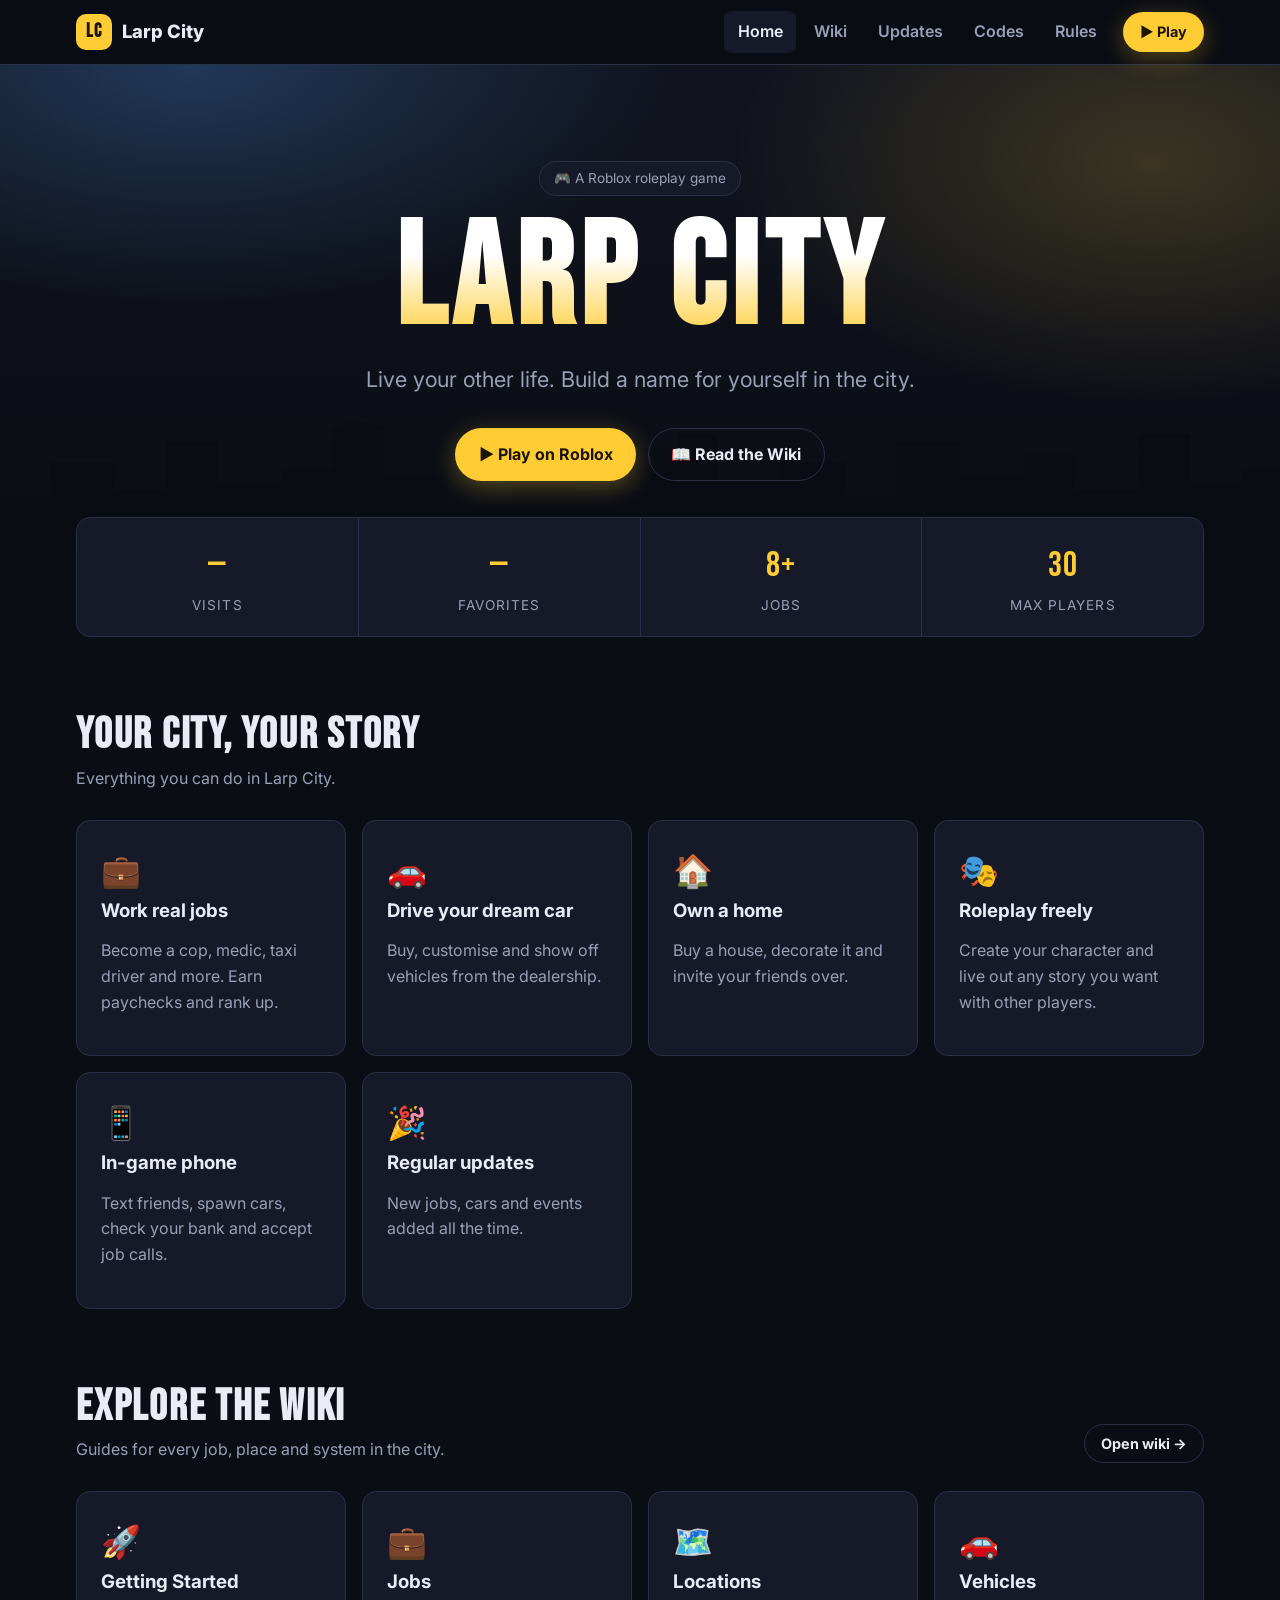
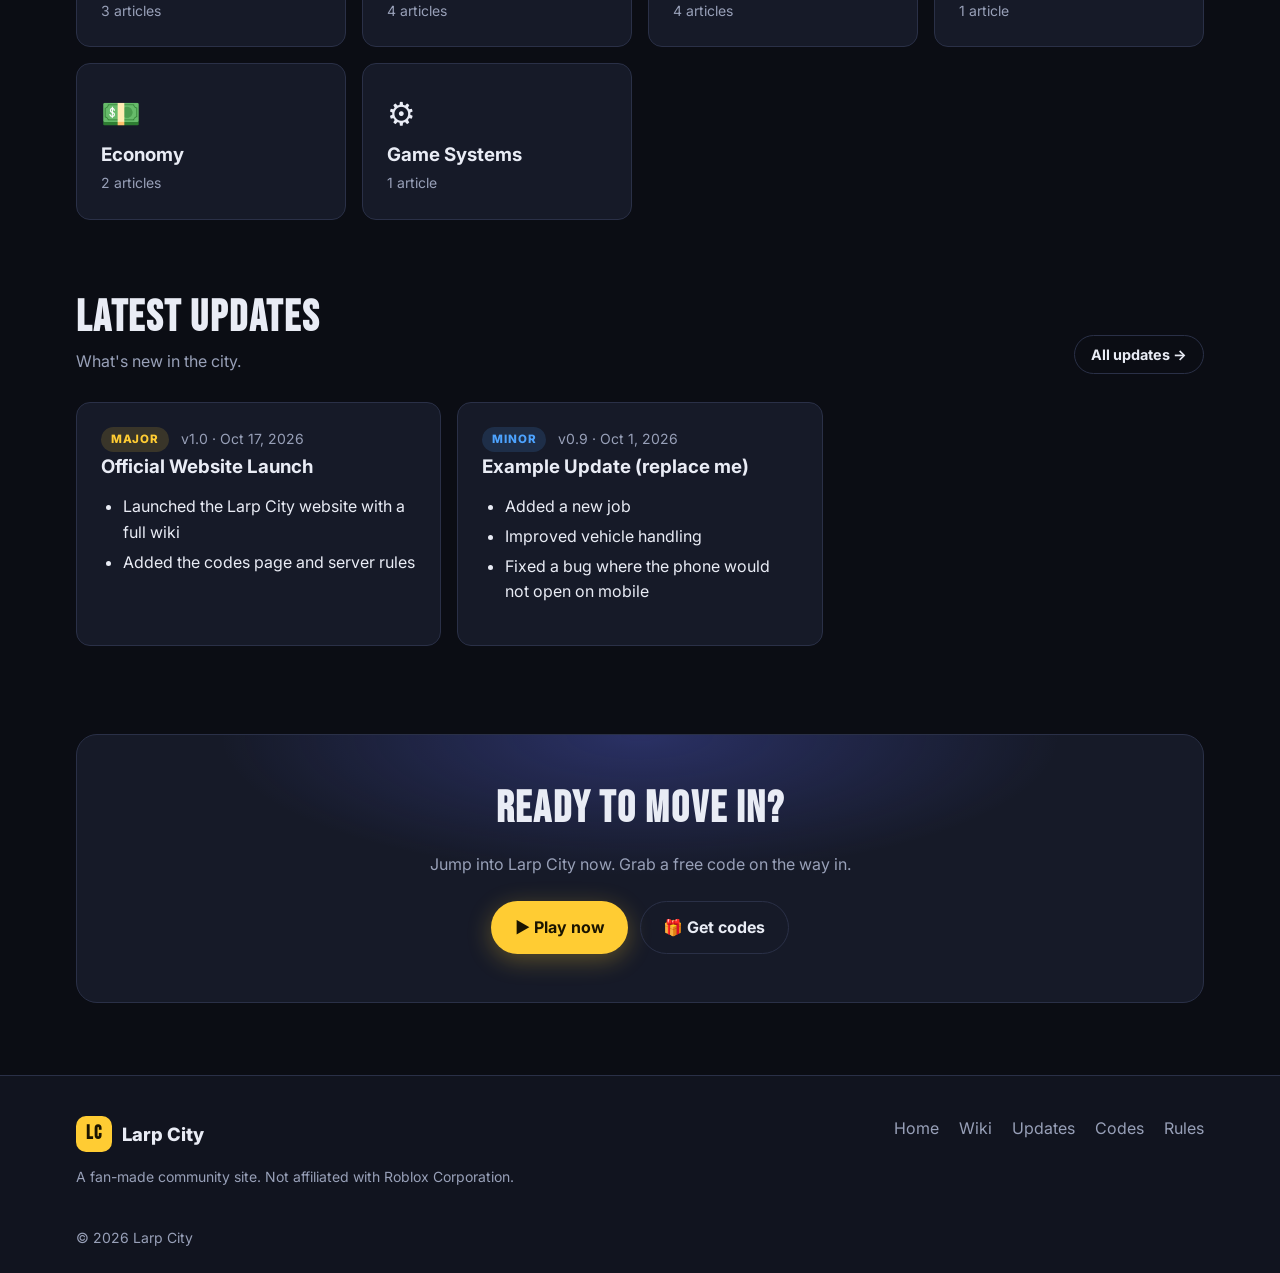
==== index.html @ ae35d6d5 "Add Larp City website with wiki, updates, codes and rules Static site with no build step: home page," ====
<!doctype html>
<html lang="en">
<head>
  <meta charset="utf-8" />
  <meta name="viewport" content="width=device-width, initial-scale=1" />
  <title>Larp City — Official Site</title>
  <meta name="description" content="Larp City is a Roblox roleplay game. Read the wiki, check the latest updates, grab codes and join the community." />
  <link rel="icon" href="assets/img/favicon.svg" type="image/svg+xml" />
  <link rel="preconnect" href="https://fonts.googleapis.com" />
  <link rel="preconnect" href="https://fonts.gstatic.com" crossorigin />
  <link href="https://fonts.googleapis.com/css2?family=Bebas+Neue&family=Inter:wght@400;600;700;800&display=swap" rel="stylesheet" />
  <link rel="stylesheet" href="assets/css/style.css" />
</head>
<body data-page="index">
  <main>
    <section class="hero">
      <div class="container hero-inner">
        <span class="hero-badge">🎮 A Roblox roleplay game</span>
        <h1 class="hero-title">Larp City</h1>
        <p class="hero-tagline" id="tagline"></p>
        <div class="hero-actions">
          <a class="btn btn-play" data-play href="#" target="_blank" rel="noopener">▶ Play on Roblox</a>
          <a class="btn btn-ghost" href="wiki.html">📖 Read the Wiki</a>
          <a class="btn btn-discord" id="discord-btn" href="#" target="_blank" rel="noopener">💬 Join Discord</a>
        </div>
      </div>
    </section>

    <div class="container"><div class="stats" id="stats"></div></div>

    <section class="section">
      <div class="container">
        <div class="section-head">
          <div>
            <h2 class="section-title">Your city, your story</h2>
            <p class="muted">Everything you can do in Larp City.</p>
          </div>
        </div>
        <div class="grid grid-3">
          <div class="card"><div class="feature-icon">💼</div><h3>Work real jobs</h3><p class="muted">Become a cop, medic, taxi driver and more. Earn paychecks and rank up.</p></div>
          <div class="card"><div class="feature-icon">🚗</div><h3>Drive your dream car</h3><p class="muted">Buy, customise and show off vehicles from the dealership.</p></div>
          <div class="card"><div class="feature-icon">🏠</div><h3>Own a home</h3><p class="muted">Buy a house, decorate it and invite your friends over.</p></div>
          <div class="card"><div class="feature-icon">🎭</div><h3>Roleplay freely</h3><p class="muted">Create your character and live out any story you want with other players.</p></div>
          <div class="card"><div class="feature-icon">📱</div><h3>In-game phone</h3><p class="muted">Text friends, spawn cars, check your bank and accept job calls.</p></div>
          <div class="card"><div class="feature-icon">🎉</div><h3>Regular updates</h3><p class="muted">New jobs, cars and events added all the time.</p></div>
        </div>
      </div>
    </section>

    <section class="section" style="padding-top:0">
      <div class="container">
        <div class="section-head">
          <div>
            <h2 class="section-title">Explore the wiki</h2>
            <p class="muted">Guides for every job, place and system in the city.</p>
          </div>
          <a class="btn btn-ghost btn-sm" href="wiki.html">Open wiki →</a>
        </div>
        <div class="grid grid-3" id="home-categories"></div>
      </div>
    </section>

    <section class="section" style="padding-top:0">
      <div class="container">
        <div class="section-head">
          <div>
            <h2 class="section-title">Latest updates</h2>
            <p class="muted">What's new in the city.</p>
          </div>
          <a class="btn btn-ghost btn-sm" href="updates.html">All updates →</a>
        </div>
        <div class="grid grid-2" id="home-updates"></div>
      </div>
    </section>

    <section class="section" style="padding-top:0">
      <div class="container">
        <div class="cta">
          <h2 class="section-title">Ready to move in?</h2>
          <p class="muted">Jump into Larp City now. Grab a free code on the way in.</p>
          <div class="hero-actions" style="margin-top:1.5rem">
            <a class="btn btn-play" data-play href="#" target="_blank" rel="noopener">▶ Play now</a>
            <a class="btn btn-ghost" href="codes.html">🎁 Get codes</a>
          </div>
        </div>
      </div>
    </section>
  </main>
  <script src="assets/js/config.js"></script>
  <script src="assets/js/data/wiki.js"></script>
  <script src="assets/js/data/updates.js"></script>
  <script src="assets/js/main.js"></script>
</body>
</html>
---- assets/css/style.css ----
/* ============================================================
   Larp City — site styles
   Change the colours below to re-theme the whole site.
   ============================================================ */
:root {
  --bg: #0b0d14;
  --bg-2: #11141f;
  --surface: #161a28;
  --surface-2: #1d2235;
  --border: #2a3047;
  --text: #e9ecf5;
  --muted: #98a0b8;
  --accent: #ffcc33;      /* taxi yellow */
  --accent-ink: #1a1400;
  --accent-2: #4da3ff;    /* police blue */
  --danger: #ff5c6c;
  --success: #3ddc97;
  --radius: 14px;
  --shadow: 0 10px 30px rgba(0, 0, 0, 0.35);
  --font: "Inter", system-ui, -apple-system, "Segoe UI", Roboto, sans-serif;
  --font-display: "Bebas Neue", "Inter", system-ui, sans-serif;
}

* { box-sizing: border-box; }
html { scroll-behavior: smooth; }
body {
  margin: 0;
  font-family: var(--font);
  background: var(--bg);
  color: var(--text);
  line-height: 1.6;
  display: flex;
  flex-direction: column;
  min-height: 100vh;
}
main { flex: 1; }
a { color: var(--accent-2); text-decoration: none; }
a:hover { text-decoration: underline; }
img { max-width: 100%; }
code {
  font-family: ui-monospace, SFMono-Regular, Menlo, monospace;
  background: var(--surface-2);
  border: 1px solid var(--border);
  border-radius: 6px;
  padding: 0.1em 0.4em;
  font-size: 0.9em;
}

.container { width: 100%; max-width: 1160px; margin: 0 auto; padding: 0 16px; }
.muted { color: var(--muted); }
.small { font-size: 0.875rem; }
.lead { font-size: 1.15rem; }
.center { text-align: center; }
h1, h2, h3 { line-height: 1.2; }
h1 { font-size: clamp(2rem, 4vw, 2.75rem); margin: 0 0 0.5rem; }
.section-title {
  font-family: var(--font-display);
  font-size: clamp(2rem, 4vw, 2.75rem);
  letter-spacing: 0.04em;
  margin: 0 0 0.25rem;
}

/* ---------- buttons ---------- */
.btn {
  display: inline-flex;
  align-items: center;
  gap: 0.5rem;
  padding: 0.8rem 1.4rem;
  border-radius: 999px;
  font-weight: 700;
  border: 1px solid transparent;
  cursor: pointer;
  font: inherit;
  font-weight: 700;
  transition: transform 0.15s, box-shadow 0.15s, background 0.15s;
}
.btn:hover { text-decoration: none; transform: translateY(-2px); }
.btn-play { background: var(--accent); color: var(--accent-ink); box-shadow: 0 6px 24px rgba(255, 204, 51, 0.3); }
.btn-play:hover { box-shadow: 0 8px 30px rgba(255, 204, 51, 0.45); }
.btn-discord { background: #5865f2; color: #fff; }
.btn-ghost { background: transparent; color: var(--text); border-color: var(--border); }
.btn-ghost:hover { background: var(--surface-2); }
.btn-sm { padding: 0.45rem 1rem; font-size: 0.9rem; }

/* ---------- header ---------- */
.site-header {
  position: sticky;
  top: 0;
  z-index: 50;
  background: rgba(11, 13, 20, 0.85);
  backdrop-filter: blur(12px);
  border-bottom: 1px solid var(--border);
}
.nav-row { display: flex; align-items: center; justify-content: space-between; height: 64px; }
.brand { display: flex; align-items: center; gap: 0.6rem; color: var(--text); font-weight: 800; font-size: 1.15rem; }
.brand:hover { text-decoration: none; }
.brand-mark {
  display: grid;
  place-items: center;
  width: 36px;
  height: 36px;
  border-radius: 10px;
  background: var(--accent);
  color: var(--accent-ink);
  font-family: var(--font-display);
  font-size: 1.2rem;
  letter-spacing: 0.05em;
}
.nav-links { display: flex; align-items: center; gap: 0.25rem; }
.nav-links a:not(.btn) { color: var(--muted); padding: 0.5rem 0.85rem; border-radius: 8px; font-weight: 600; }
.nav-links a:not(.btn):hover, .nav-links a.active { color: var(--text); background: var(--surface); text-decoration: none; }
.nav-links .btn { margin-left: 0.5rem; }
.nav-toggle { display: none; background: none; border: 0; padding: 8px; cursor: pointer; }
.nav-toggle span { display: block; width: 22px; height: 2px; background: var(--text); margin: 5px 0; transition: 0.2s; }

@media (max-width: 760px) {
  .nav-toggle { display: block; }
  .nav-links {
    display: none;
    position: absolute;
    top: 64px;
    left: 0;
    right: 0;
    flex-direction: column;
    align-items: stretch;
    padding: 12px 16px 16px;
    background: var(--bg-2);
    border-bottom: 1px solid var(--border);
  }
  .site-header.open .nav-links { display: flex; }
  .nav-links .btn { margin: 0.5rem 0 0; justify-content: center; }
}

/* ---------- hero ---------- */
.hero {
  position: relative;
  overflow: hidden;
  padding: 96px 0 72px;
  background:
    radial-gradient(800px 400px at 15% 0%, rgba(77, 163, 255, 0.25), transparent 60%),
    radial-gradient(700px 400px at 90% 20%, rgba(255, 204, 51, 0.18), transparent 60%),
    linear-gradient(180deg, var(--bg-2), var(--bg));
}
.hero::after {
  /* city skyline silhouette */
  content: "";
  position: absolute;
  left: 0;
  right: 0;
  bottom: 0;
  height: 140px;
  background: var(--bg);
  opacity: 0.9;
  clip-path: polygon(0 100%, 0 60%, 4% 60%, 4% 35%, 9% 35%, 9% 55%, 13% 55%, 13% 20%, 17% 20%, 17% 50%, 22% 50%, 22% 40%, 26% 40%, 26% 10%, 28% 5%, 30% 10%, 30% 45%, 35% 45%, 35% 65%, 40% 65%, 40% 30%, 45% 30%, 45% 55%, 50% 55%, 50% 25%, 53% 25%, 53% 15%, 56% 15%, 56% 50%, 61% 50%, 61% 35%, 66% 35%, 66% 60%, 70% 60%, 70% 20%, 75% 20%, 75% 45%, 80% 45%, 80% 30%, 84% 30%, 84% 55%, 89% 55%, 89% 15%, 93% 15%, 93% 50%, 97% 50%, 97% 40%, 100% 40%, 100% 100%);
}
.hero-inner { position: relative; z-index: 1; text-align: center; }
.hero-badge {
  display: inline-block;
  padding: 0.35rem 0.9rem;
  border-radius: 999px;
  border: 1px solid var(--border);
  background: var(--surface);
  color: var(--muted);
  font-size: 0.85rem;
  margin-bottom: 1.25rem;
}
.hero-title {
  font-family: var(--font-display);
  font-size: clamp(4rem, 14vw, 9rem);
  line-height: 0.9;
  letter-spacing: 0.04em;
  margin: 0;
  background: linear-gradient(180deg, #fff 30%, var(--accent));
  -webkit-background-clip: text;
  background-clip: text;
  color: transparent;
}
.hero-tagline { font-size: clamp(1.05rem, 2.5vw, 1.35rem); color: var(--muted); max-width: 620px; margin: 1rem auto 2rem; }
.hero-actions { display: flex; gap: 0.75rem; justify-content: center; flex-wrap: wrap; }

/* ---------- stats ---------- */
.stats {
  display: grid;
  grid-template-columns: repeat(auto-fit, minmax(140px, 1fr));
  gap: 1px;
  background: var(--border);
  border: 1px solid var(--border);
  border-radius: var(--radius);
  overflow: hidden;
  margin-top: -36px;
  position: relative;
  z-index: 2;
}
.stat { background: var(--surface); padding: 1.25rem; text-align: center; }
.stat-value { font-family: var(--font-display); font-size: 2.2rem; color: var(--accent); letter-spacing: 0.03em; }
.stat-label { color: var(--muted); font-size: 0.85rem; text-transform: uppercase; letter-spacing: 0.08em; }

/* ---------- sections & cards ---------- */
.section { padding: 72px 0; }
.section-head { display: flex; align-items: end; justify-content: space-between; gap: 1rem; flex-wrap: wrap; margin-bottom: 1.75rem; }
.section-head p { margin: 0; }
.grid { display: grid; gap: 16px; }
.grid-3 { grid-template-columns: repeat(auto-fill, minmax(220px, 1fr)); }
.grid-2 { grid-template-columns: repeat(auto-fill, minmax(320px, 1fr)); }
.card {
  background: var(--surface);
  border: 1px solid var(--border);
  border-radius: var(--radius);
  padding: 1.5rem;
}
a.card { color: var(--text); transition: transform 0.15s, border-color 0.15s; }
a.card:hover { text-decoration: none; transform: translateY(-3px); border-color: var(--accent); }
.card h3 { margin: 0.25rem 0 0.4rem; }
.feature-icon, .cat-icon { font-size: 2rem; }
.cat-card p { margin: 0; }

.cta {
  text-align: center;
  background:
    radial-gradient(600px 200px at 50% 0%, rgba(88, 101, 242, 0.3), transparent 70%),
    var(--surface);
  border: 1px solid var(--border);
  border-radius: calc(var(--radius) * 1.5);
  padding: 3rem 1.5rem;
}

/* ---------- updates ---------- */
.update { margin-bottom: 16px; }
.update-meta { display: flex; align-items: center; gap: 0.75rem; flex-wrap: wrap; }
.tag {
  display: inline-block;
  font-size: 0.72rem;
  font-weight: 800;
  text-transform: uppercase;
  letter-spacing: 0.08em;
  padding: 0.2rem 0.6rem;
  border-radius: 999px;
  background: var(--surface-2);
  color: var(--muted);
}
.tag-major { background: rgba(255, 204, 51, 0.15); color: var(--accent); }
.tag-minor { background: rgba(77, 163, 255, 0.15); color: var(--accent-2); }
.tag-fix { background: rgba(61, 220, 151, 0.15); color: var(--success); }
.tag-event { background: rgba(200, 120, 255, 0.15); color: #c878ff; }
.tag-expired { background: rgba(255, 92, 108, 0.15); color: var(--danger); }

/* ---------- page header ---------- */
.page-head {
  padding: 56px 0 32px;
  background: radial-gradient(700px 250px at 20% 0%, rgba(77, 163, 255, 0.18), transparent 70%), var(--bg-2);
  border-bottom: 1px solid var(--border);
}
.page-head p { margin: 0; }
.page-body { padding: 40px 16px 72px; }
.narrow { max-width: 820px; }

/* ---------- codes ---------- */
.code-row {
  display: flex;
  align-items: center;
  gap: 1rem;
  padding: 1rem 1.25rem;
  background: var(--surface);
  border: 1px solid var(--border);
  border-radius: var(--radius);
  margin-bottom: 10px;
  flex-wrap: wrap;
}
.code-row .code { font-size: 1.05rem; font-weight: 700; color: var(--accent); }
.code-reward { flex: 1; color: var(--muted); min-width: 140px; }
.code-row.expired { opacity: 0.55; }
.code-row.expired .code { text-decoration: line-through; color: var(--muted); }

/* ---------- prose (wiki & markdown) ---------- */
.prose h2 { margin-top: 2rem; padding-bottom: 0.4rem; border-bottom: 1px solid var(--border); }
.prose h3 { margin-top: 1.5rem; }
.prose ul, .prose ol { padding-left: 1.4rem; }
.prose li { margin: 0.25rem 0; }
.prose blockquote { margin: 1rem 0; padding: 0.25rem 1rem; border-left: 3px solid var(--border); color: var(--muted); }
.table-wrap { overflow-x: auto; margin: 1rem 0; border: 1px solid var(--border); border-radius: 10px; }
table { width: 100%; border-collapse: collapse; }
th, td { text-align: left; padding: 0.65rem 0.9rem; border-bottom: 1px solid var(--border); }
th { background: var(--surface-2); font-size: 0.85rem; text-transform: uppercase; letter-spacing: 0.05em; color: var(--muted); }
tr:last-child td { border-bottom: 0; }
.callout { margin: 1.25rem 0; padding: 0.9rem 1.1rem; border-radius: 10px; border: 1px solid var(--border); background: var(--surface); border-left-width: 4px; }
.callout p { margin: 0.25rem 0; }
.callout-title { display: block; text-transform: uppercase; font-size: 0.75rem; letter-spacing: 0.1em; }
.callout-tip { border-left-color: var(--success); }
.callout-tip .callout-title { color: var(--success); }
.callout-note, .callout-info { border-left-color: var(--accent-2); }
.callout-note .callout-title, .callout-info .callout-title { color: var(--accent-2); }
.callout-warning { border-left-color: var(--danger); }
.callout-warning .callout-title { color: var(--danger); }
.wiki-link.missing { color: var(--danger); }

/* ---------- wiki layout ---------- */
.wiki-layout { display: grid; grid-template-columns: 270px minmax(0, 1fr); gap: 40px; padding-top: 32px; padding-bottom: 72px; }
.wiki-sidebar { position: sticky; top: 88px; align-self: start; max-height: calc(100vh - 104px); overflow-y: auto; padding-right: 4px; }
.search {
  width: 100%;
  padding: 0.7rem 1rem;
  border-radius: 10px;
  border: 1px solid var(--border);
  background: var(--surface);
  color: var(--text);
  font: inherit;
  margin-bottom: 1.25rem;
}
.search:focus { outline: 2px solid var(--accent-2); outline-offset: 1px; }
.wiki-nav-group { margin-bottom: 1.25rem; }
.wiki-nav-title { font-size: 0.78rem; font-weight: 800; text-transform: uppercase; letter-spacing: 0.08em; color: var(--muted); margin-bottom: 0.35rem; }
.wiki-nav a { display: block; color: var(--text); padding: 0.3rem 0.7rem; border-radius: 8px; font-size: 0.95rem; }
.wiki-nav a:hover { background: var(--surface); text-decoration: none; }
.wiki-nav a.active { background: var(--surface-2); color: var(--accent); font-weight: 600; }
.crumbs { color: var(--muted); margin-bottom: 0.75rem; }
.crumbs a { color: var(--muted); }
.article-list { display: grid; gap: 8px; }
.article-item {
  display: flex;
  flex-direction: column;
  padding: 0.85rem 1.1rem;
  border: 1px solid var(--border);
  border-radius: 10px;
  background: var(--surface);
  color: var(--text);
}
.article-item:hover { border-color: var(--accent); text-decoration: none; }
.article-item-title { font-weight: 700; }
.related-title { margin-top: 3rem; }
.wiki-nav-toggle { display: none; margin-bottom: 1rem; }

@media (max-width: 860px) {
  .wiki-layout { grid-template-columns: 1fr; gap: 0; }
  .wiki-sidebar { position: static; max-height: none; }
  .wiki-nav-toggle { display: inline-flex; }
  .wiki-nav { display: none; }
  .wiki-nav-open .wiki-nav { display: block; }
}

/* ---------- rules ---------- */
.rules-list { counter-reset: rule; list-style: none; padding: 0; }
.rules-list li {
  counter-increment: rule;
  position: relative;
  padding: 1rem 1.25rem 1rem 4rem;
  background: var(--surface);
  border: 1px solid var(--border);
  border-radius: var(--radius);
  margin-bottom: 10px;
}
.rules-list li::before {
  content: counter(rule);
  position: absolute;
  left: 1.1rem;
  top: 1rem;
  width: 2rem;
  height: 2rem;
  display: grid;
  place-items: center;
  border-radius: 8px;
  background: var(--accent);
  color: var(--accent-ink);
  font-weight: 800;
}
.rules-list strong { display: block; }
.rules-list p { margin: 0.2rem 0 0; color: var(--muted); }

/* ---------- faq ---------- */
details { background: var(--surface); border: 1px solid var(--border); border-radius: var(--radius); padding: 1rem 1.25rem; margin-bottom: 10px; }
summary { cursor: pointer; font-weight: 700; }
details p { color: var(--muted); margin: 0.75rem 0 0; }

/* ---------- footer ---------- */
.site-footer { border-top: 1px solid var(--border); background: var(--bg-2); padding: 40px 0 24px; }
.footer-row { display: flex; justify-content: space-between; gap: 2rem; flex-wrap: wrap; }
.footer-links { display: flex; flex-wrap: wrap; gap: 0.5rem 1.25rem; align-items: start; }
.footer-links a { color: var(--muted); }
.footer-links a:hover { color: var(--text); }
.copyright { margin-top: 1.5rem; }
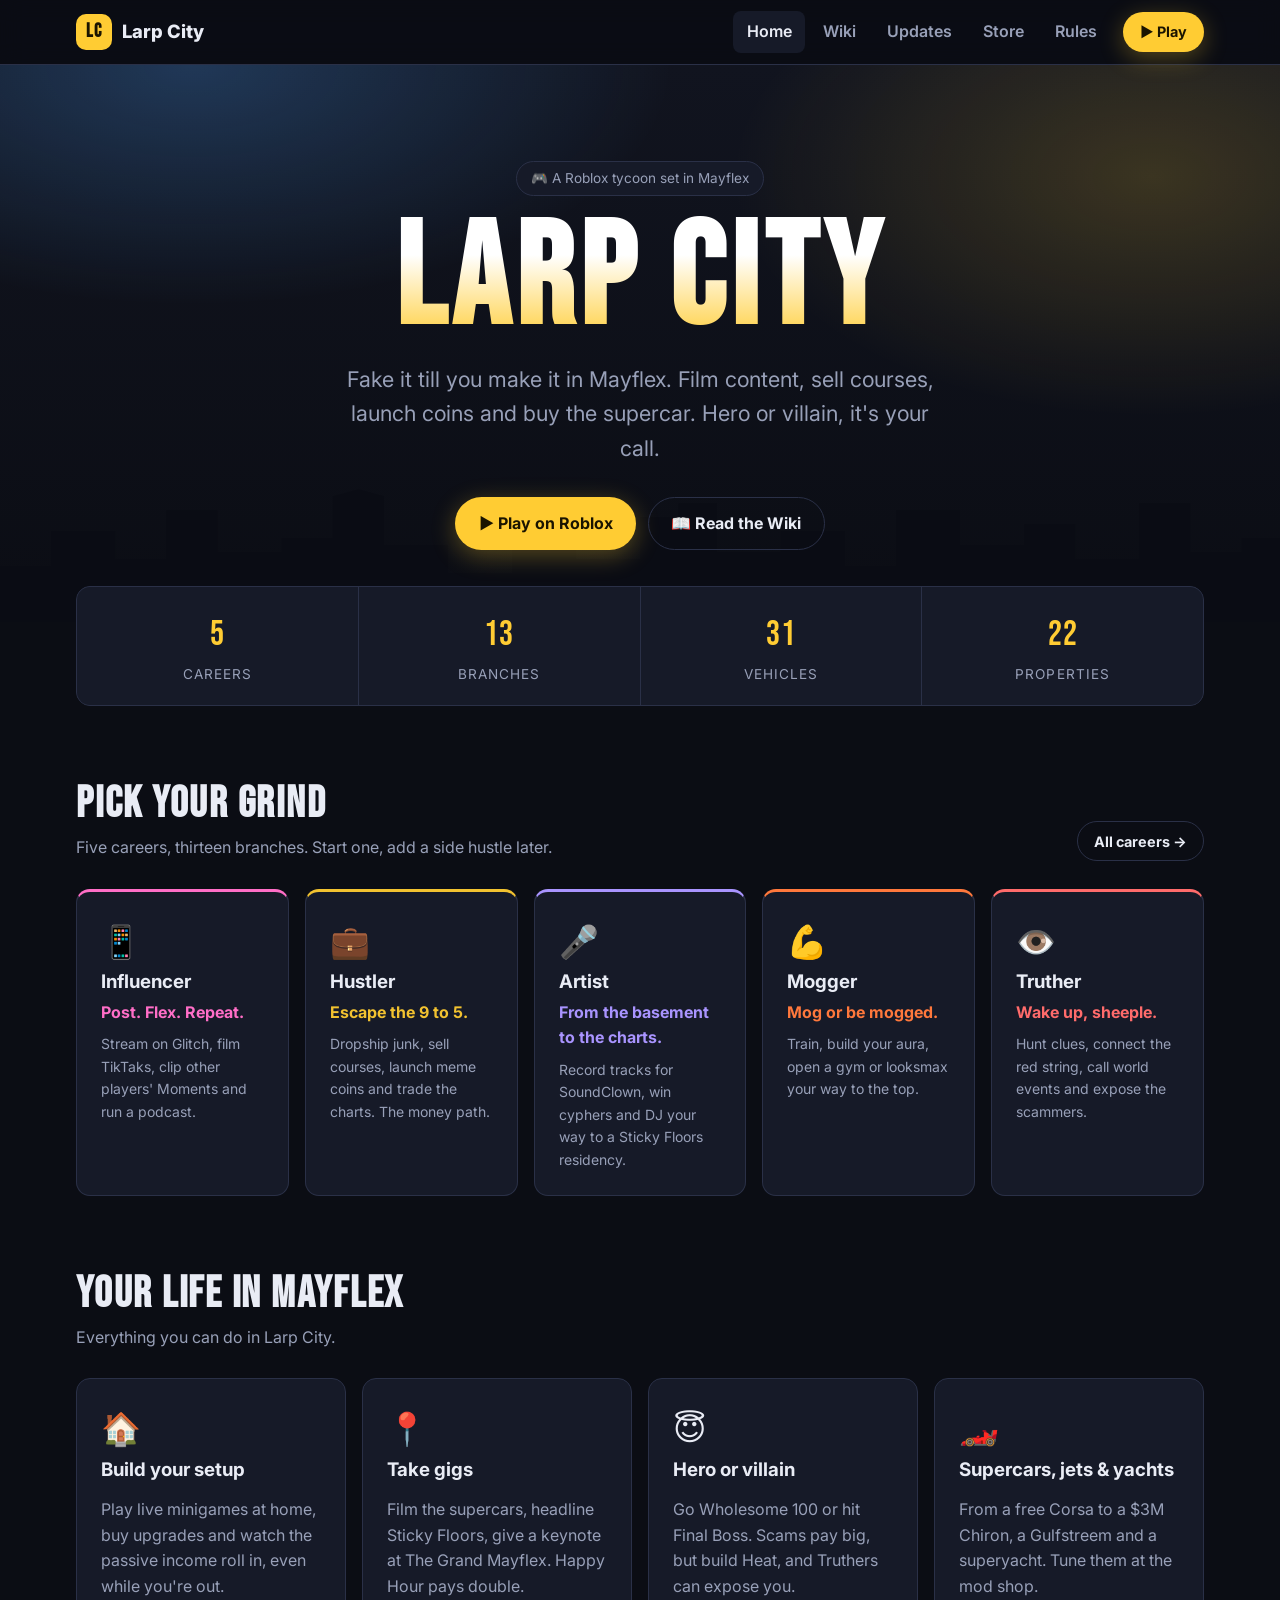
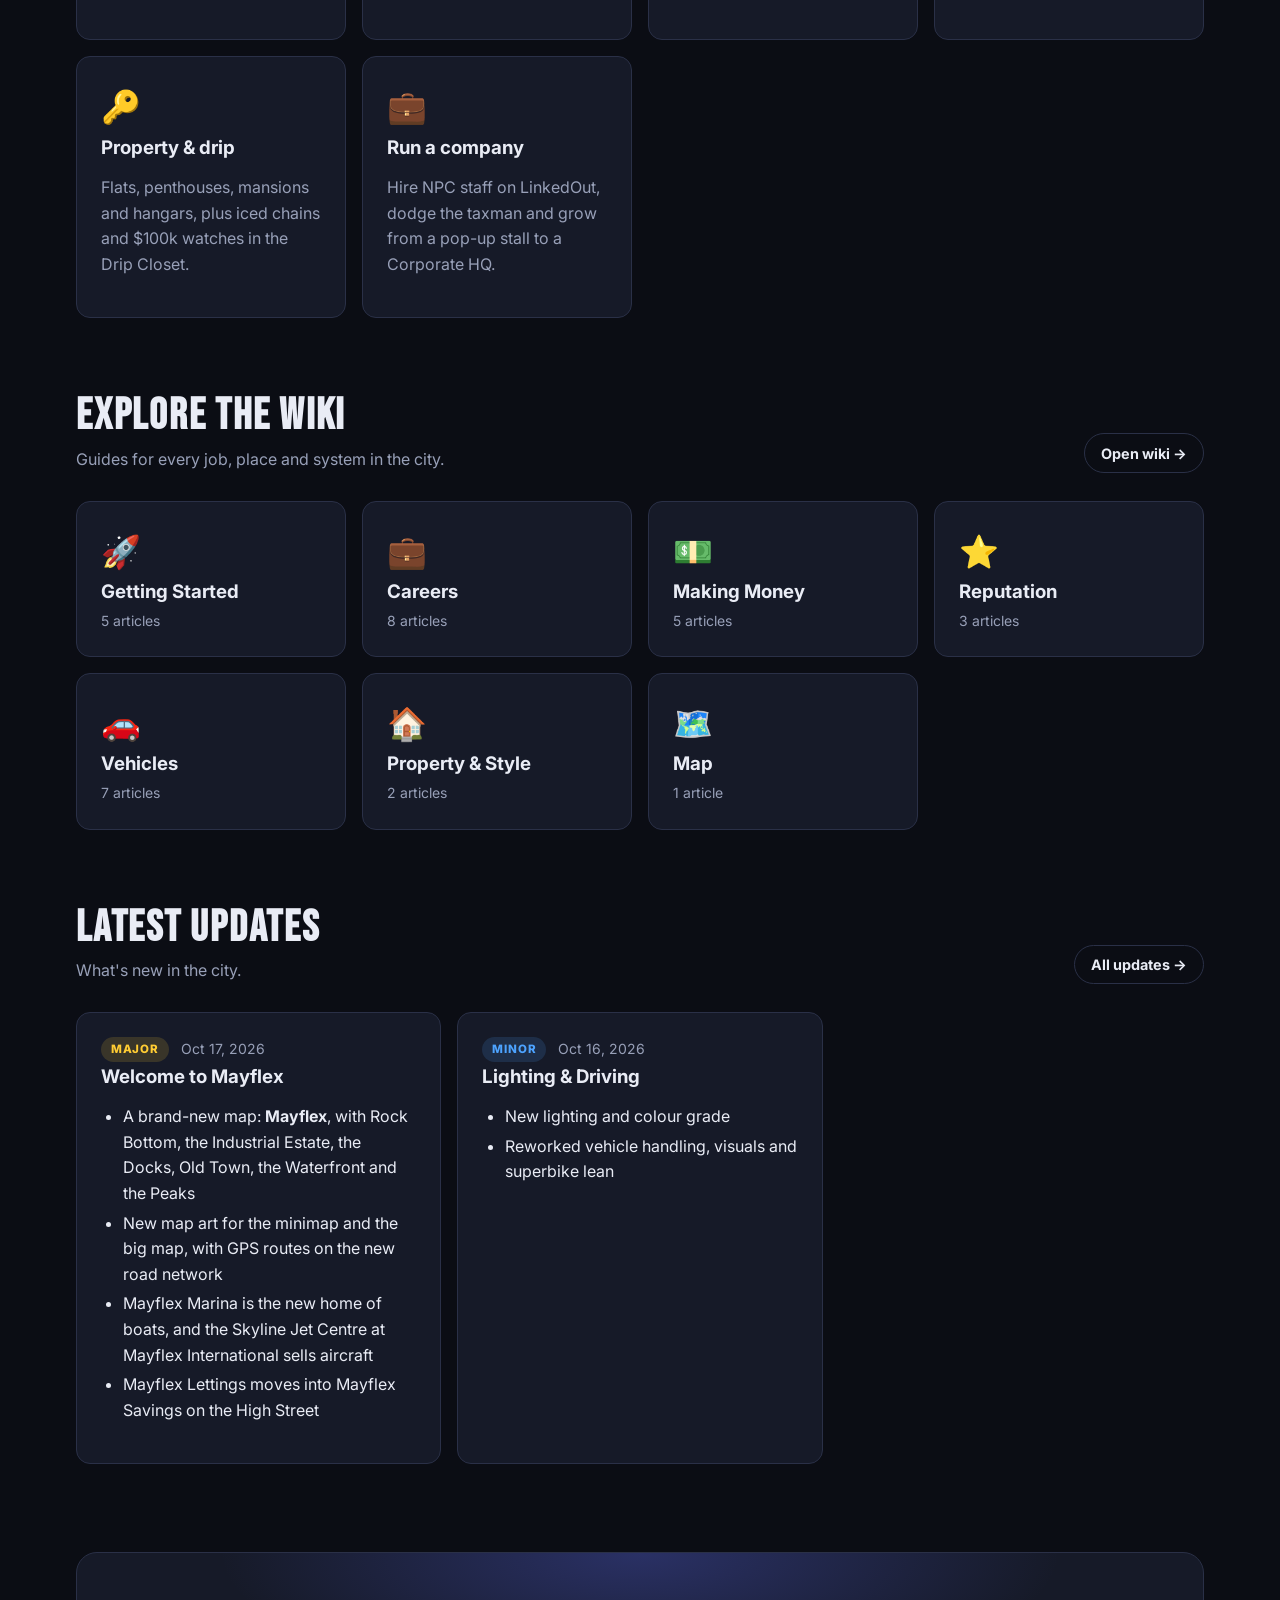
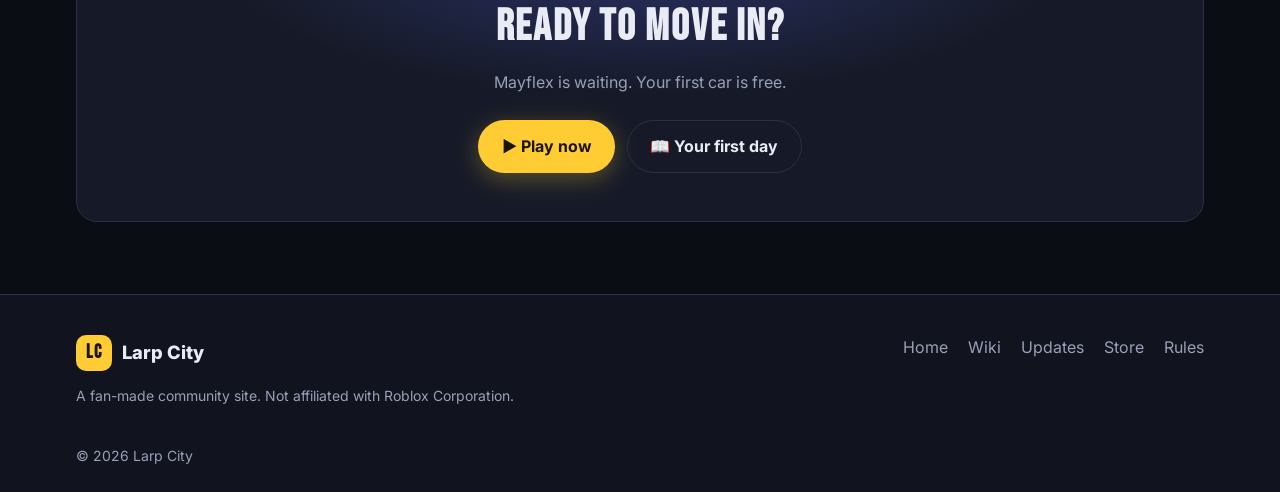
==== commit a037ac30: "Fill the site with real Larp City game data Rebuild the wiki from the game's scripts: the five caree" ====
--- a/index.html
+++ b/index.html
@@ -4,7 +4,7 @@
   <meta charset="utf-8" />
   <meta name="viewport" content="width=device-width, initial-scale=1" />
   <title>Larp City — Official Site</title>
-  <meta name="description" content="Larp City is a Roblox roleplay game. Read the wiki, check the latest updates, grab codes and join the community." />
+  <meta name="description" content="Larp City is a Roblox tycoon about influencer and hustle culture. Read the wiki, see every career, vehicle and property, and check the latest updates." />
   <link rel="icon" href="assets/img/favicon.svg" type="image/svg+xml" />
   <link rel="preconnect" href="https://fonts.googleapis.com" />
   <link rel="preconnect" href="https://fonts.gstatic.com" crossorigin />
@@ -15,7 +15,7 @@
   <main>
     <section class="hero">
       <div class="container hero-inner">
-        <span class="hero-badge">🎮 A Roblox roleplay game</span>
+        <span class="hero-badge">🎮 A Roblox tycoon set in Mayflex</span>
         <h1 class="hero-title">Larp City</h1>
         <p class="hero-tagline" id="tagline"></p>
         <div class="hero-actions">
@@ -32,17 +32,30 @@
       <div class="container">
         <div class="section-head">
           <div>
-            <h2 class="section-title">Your city, your story</h2>
+            <h2 class="section-title">Pick your grind</h2>
+            <p class="muted">Five careers, thirteen branches. Start one, add a side hustle later.</p>
+          </div>
+          <a class="btn btn-ghost btn-sm" href="wiki.html#careers-overview">All careers →</a>
+        </div>
+        <div class="grid grid-careers" id="home-careers"></div>
+      </div>
+    </section>
+
+    <section class="section" style="padding-top:0">
+      <div class="container">
+        <div class="section-head">
+          <div>
+            <h2 class="section-title">Your life in Mayflex</h2>
             <p class="muted">Everything you can do in Larp City.</p>
           </div>
         </div>
         <div class="grid grid-3">
-          <div class="card"><div class="feature-icon">💼</div><h3>Work real jobs</h3><p class="muted">Become a cop, medic, taxi driver and more. Earn paychecks and rank up.</p></div>
-          <div class="card"><div class="feature-icon">🚗</div><h3>Drive your dream car</h3><p class="muted">Buy, customise and show off vehicles from the dealership.</p></div>
-          <div class="card"><div class="feature-icon">🏠</div><h3>Own a home</h3><p class="muted">Buy a house, decorate it and invite your friends over.</p></div>
-          <div class="card"><div class="feature-icon">🎭</div><h3>Roleplay freely</h3><p class="muted">Create your character and live out any story you want with other players.</p></div>
-          <div class="card"><div class="feature-icon">📱</div><h3>In-game phone</h3><p class="muted">Text friends, spawn cars, check your bank and accept job calls.</p></div>
-          <div class="card"><div class="feature-icon">🎉</div><h3>Regular updates</h3><p class="muted">New jobs, cars and events added all the time.</p></div>
+          <a class="card" href="wiki.html#home-tycoon"><div class="feature-icon">🏠</div><h3>Build your setup</h3><p class="muted">Play live minigames at home, buy upgrades and watch the passive income roll in, even while you're out.</p></a>
+          <a class="card" href="wiki.html#gigs"><div class="feature-icon">📍</div><h3>Take gigs</h3><p class="muted">Film the supercars, headline Sticky Floors, give a keynote at The Grand Mayflex. Happy Hour pays double.</p></a>
+          <a class="card" href="wiki.html#reputation"><div class="feature-icon">😇</div><h3>Hero or villain</h3><p class="muted">Go Wholesome 100 or hit Final Boss. Scams pay big, but build Heat, and Truthers can expose you.</p></a>
+          <a class="card" href="wiki.html#vehicles"><div class="feature-icon">🏎️</div><h3>Supercars, jets & yachts</h3><p class="muted">From a free Corsa to a $3M Chiron, a Gulfstreem and a superyacht. Tune them at the mod shop.</p></a>
+          <a class="card" href="wiki.html#properties"><div class="feature-icon">🔑</div><h3>Property & drip</h3><p class="muted">Flats, penthouses, mansions and hangars, plus iced chains and $100k watches in the Drip Closet.</p></a>
+          <a class="card" href="wiki.html#companies"><div class="feature-icon">💼</div><h3>Run a company</h3><p class="muted">Hire NPC staff on LinkedOut, dodge the taxman and grow from a pop-up stall to a Corporate HQ.</p></a>
         </div>
       </div>
     </section>
@@ -77,10 +90,10 @@
       <div class="container">
         <div class="cta">
           <h2 class="section-title">Ready to move in?</h2>
-          <p class="muted">Jump into Larp City now. Grab a free code on the way in.</p>
+          <p class="muted">Mayflex is waiting. Your first car is free.</p>
           <div class="hero-actions" style="margin-top:1.5rem">
             <a class="btn btn-play" data-play href="#" target="_blank" rel="noopener">▶ Play now</a>
-            <a class="btn btn-ghost" href="codes.html">🎁 Get codes</a>
+            <a class="btn btn-ghost" href="wiki.html#first-day">📖 Your first day</a>
           </div>
         </div>
       </div>
--- a/assets/css/style.css
+++ b/assets/css/style.css
@@ -213,6 +213,12 @@
 .card h3 { margin: 0.25rem 0 0.4rem; }
 .feature-icon, .cat-icon { font-size: 2rem; }
 .cat-card p { margin: 0; }
+.grid-careers { grid-template-columns: repeat(auto-fill, minmax(200px, 1fr)); }
+.career-card { border-top: 3px solid var(--career, var(--accent)); }
+a.career-card:hover { border-color: var(--career, var(--accent)); }
+.career-tagline { color: var(--career, var(--accent)); font-weight: 700; margin: 0 0 0.5rem; }
+.career-card p.small { margin: 0; }
+.page-body.prose > :first-child { margin-top: 0; }
 
 .cta {
   text-align: center;
@@ -330,7 +336,7 @@
 .wiki-nav-toggle { display: none; margin-bottom: 1rem; }
 
 @media (max-width: 860px) {
-  .wiki-layout { grid-template-columns: 1fr; gap: 0; }
+  .wiki-layout { grid-template-columns: minmax(0, 1fr); gap: 0; }
   .wiki-sidebar { position: static; max-height: none; }
   .wiki-nav-toggle { display: inline-flex; }
   .wiki-nav { display: none; }
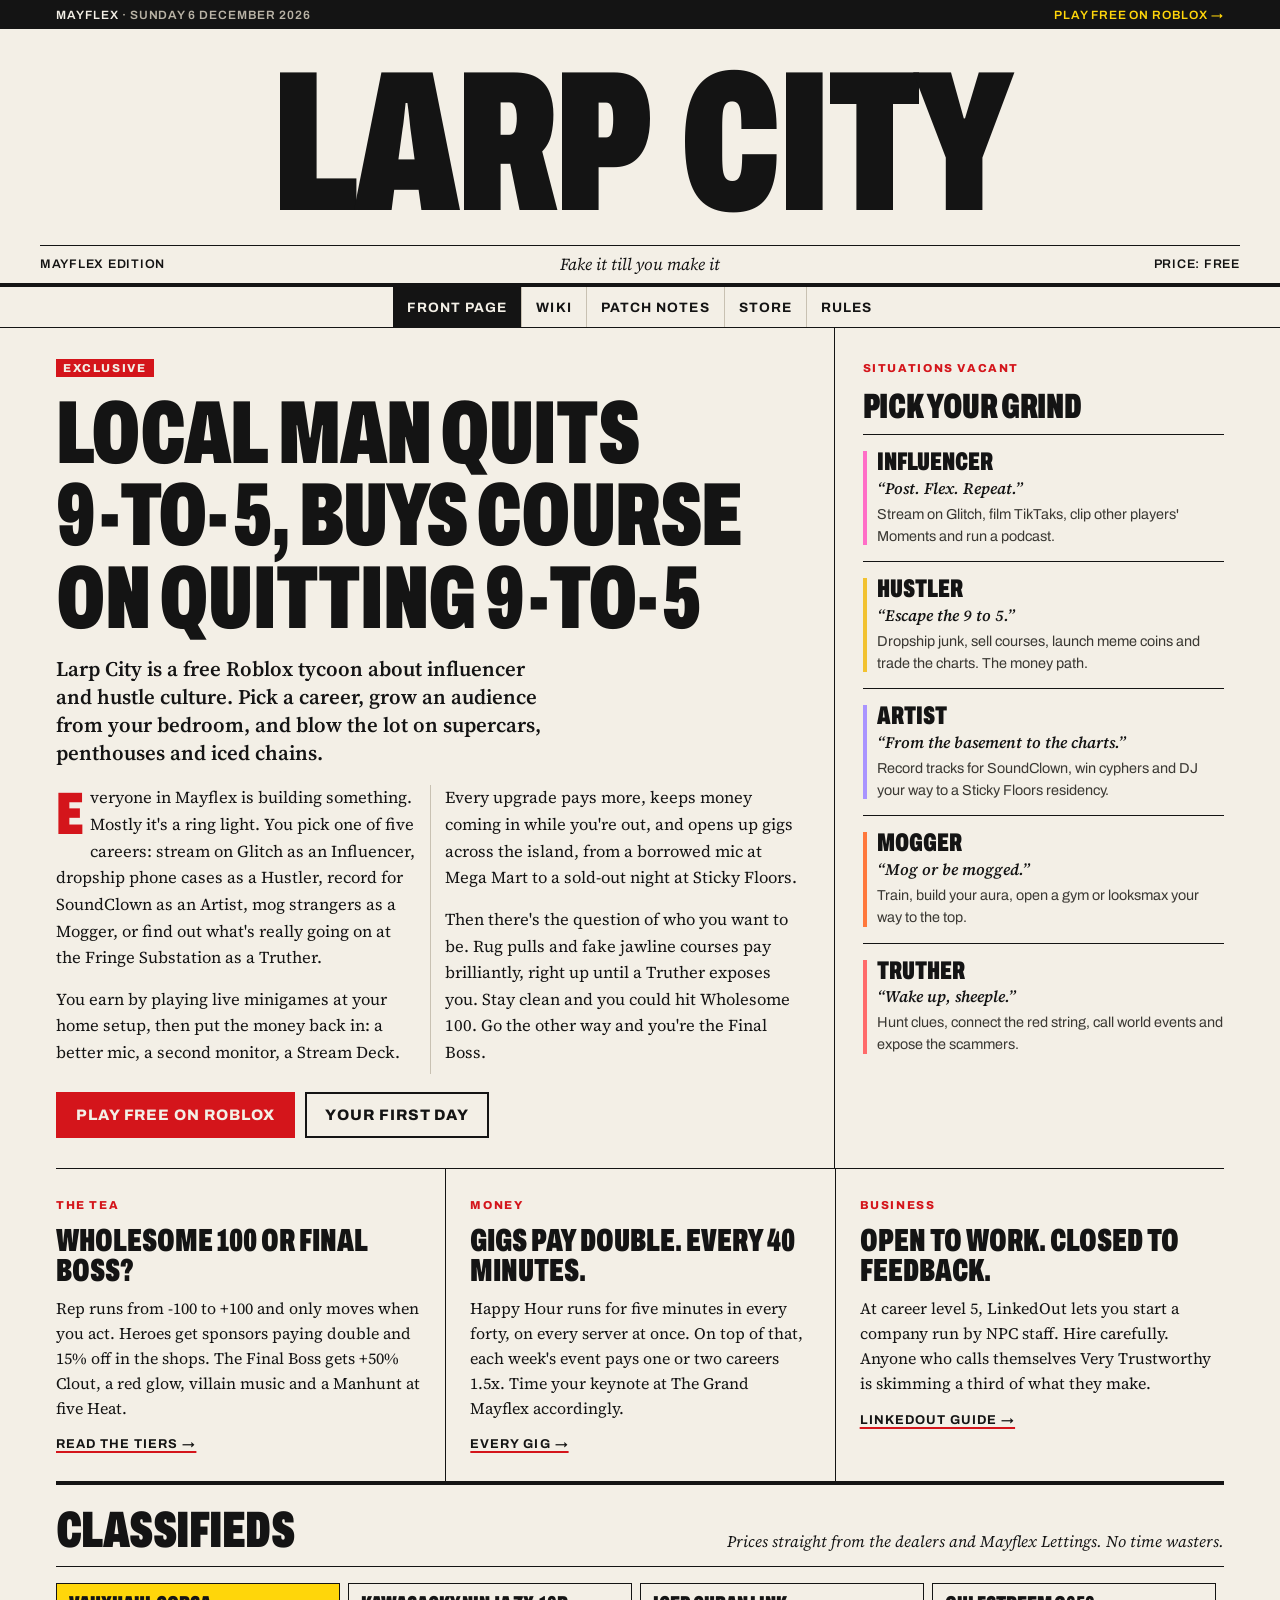
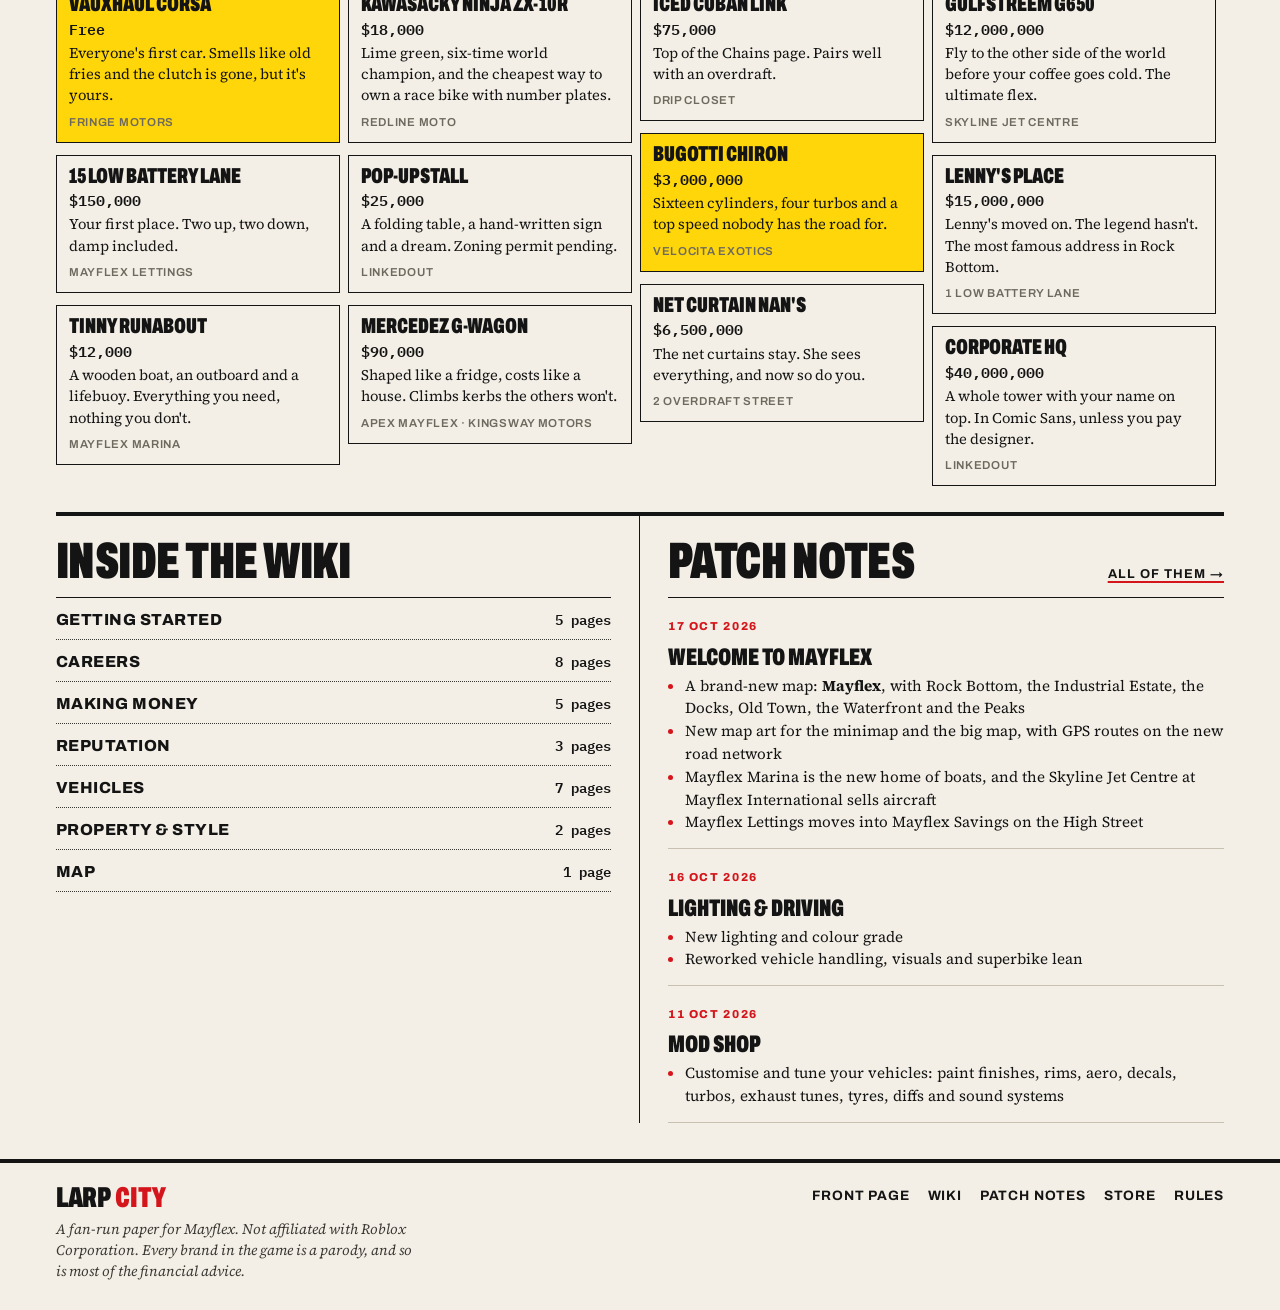
==== commit a5c4e618: "Redesign the site as a Mayflex tabloid Drop the dark gradient card template for a newsprint look bui" ====
--- a/index.html
+++ b/index.html
@@ -3,99 +3,91 @@
 <head>
   <meta charset="utf-8" />
   <meta name="viewport" content="width=device-width, initial-scale=1" />
-  <title>Larp City — Official Site</title>
+  <meta name="theme-color" content="#141414" />
+  <title>Larp City</title>
   <meta name="description" content="Larp City is a Roblox tycoon about influencer and hustle culture. Read the wiki, see every career, vehicle and property, and check the latest updates." />
   <link rel="icon" href="assets/img/favicon.svg" type="image/svg+xml" />
   <link rel="preconnect" href="https://fonts.googleapis.com" />
   <link rel="preconnect" href="https://fonts.gstatic.com" crossorigin />
-  <link href="https://fonts.googleapis.com/css2?family=Bebas+Neue&family=Inter:wght@400;600;700;800&display=swap" rel="stylesheet" />
+  <link href="https://fonts.googleapis.com/css2?family=Archivo:wdth,wght@62..125,400..900&family=IBM+Plex+Mono:wght@500;600&family=Source+Serif+4:ital,opsz,wght@0,8..60,400..700;1,8..60,400..700&display=swap" rel="stylesheet" />
   <link rel="stylesheet" href="assets/css/style.css" />
 </head>
 <body data-page="index">
-  <main>
-    <section class="hero">
-      <div class="container hero-inner">
-        <span class="hero-badge">🎮 A Roblox tycoon set in Mayflex</span>
-        <h1 class="hero-title">Larp City</h1>
-        <p class="hero-tagline" id="tagline"></p>
-        <div class="hero-actions">
-          <a class="btn btn-play" data-play href="#" target="_blank" rel="noopener">▶ Play on Roblox</a>
-          <a class="btn btn-ghost" href="wiki.html">📖 Read the Wiki</a>
-          <a class="btn btn-discord" id="discord-btn" href="#" target="_blank" rel="noopener">💬 Join Discord</a>
+  <main class="container">
+    <section class="front">
+      <article class="lead">
+        <span class="kicker kicker-box">Exclusive</span>
+        <h1 class="headline">Local man quits <span style="white-space:nowrap">9-to-5</span>, buys course on quitting <span style="white-space:nowrap">9-to-5</span></h1>
+        <p class="standfirst">Larp City is a free Roblox tycoon about influencer and hustle culture. Pick a career, grow an audience from your bedroom, and blow the lot on supercars, penthouses and iced chains.</p>
+        <figure class="lead-figure" id="lead-figure"></figure>
+        <div class="columns">
+          <p>Everyone in Mayflex is building something. Mostly it's a ring light. You pick one of five careers: stream on Glitch as an Influencer, dropship phone cases as a Hustler, record for SoundClown as an Artist, mog strangers as a Mogger, or find out what's really going on at the Fringe Substation as a Truther.</p>
+          <p>You earn by playing live minigames at your home setup, then put the money back in: a better mic, a second monitor, a Stream Deck. Every upgrade pays more, keeps money coming in while you're out, and opens up gigs across the island, from a borrowed mic at Mega Mart to a sold-out night at Sticky Floors.</p>
+          <p>Then there's the question of who you want to be. Rug pulls and fake jawline courses pay brilliantly, right up until a Truther exposes you. Stay clean and you could hit Wholesome 100. Go the other way and you're the Final Boss.</p>
         </div>
+        <div class="lead-cta">
+          <a class="btn btn-red" data-play href="#" target="_blank" rel="noopener">Play free on Roblox</a>
+          <a class="btn" href="wiki.html#first-day">Your first day</a>
+          <a class="btn" id="discord-btn" href="#" target="_blank" rel="noopener">Discord</a>
+        </div>
+      </article>
+      <aside class="side">
+        <span class="kicker">Situations vacant</span>
+        <h2 class="display">Pick your grind</h2>
+        <ul class="grind" id="grind"></ul>
+      </aside>
+    </section>
+
+    <section class="row3">
+      <article class="story">
+        <span class="kicker">The Tea</span>
+        <h3>Wholesome 100 or Final Boss?</h3>
+        <p>Rep runs from -100 to +100 and only moves when you act. Heroes get sponsors paying double and 15% off in the shops. The Final Boss gets +50% Clout, a red glow, villain music and a Manhunt at five Heat.</p>
+        <a class="more" href="wiki.html#reputation">Read the tiers →</a>
+      </article>
+      <article class="story">
+        <span class="kicker">Money</span>
+        <h3>Gigs pay double. Every 40 minutes.</h3>
+        <p>Happy Hour runs for five minutes in every forty, on every server at once. On top of that, each week's event pays one or two careers 1.5x. Time your keynote at The Grand Mayflex accordingly.</p>
+        <a class="more" href="wiki.html#gigs">Every gig →</a>
+      </article>
+      <article class="story">
+        <span class="kicker">Business</span>
+        <h3>Open to work. Closed to feedback.</h3>
+        <p>At career level 5, LinkedOut lets you start a company run by NPC staff. Hire carefully. Anyone who calls themselves Very Trustworthy is skimming a third of what they make.</p>
+        <a class="more" href="wiki.html#companies">LinkedOut guide →</a>
+      </article>
+    </section>
+
+    <section>
+      <div class="section-head">
+        <h2 class="display">Classifieds</h2>
+        <p>Prices straight from the dealers and Mayflex Lettings. No time wasters.</p>
+      </div>
+      <div class="classifieds">
+          <a class="ad hot" href="wiki.html#vehicles"><span class="what">Vauxhaul Corsa</span><span class="price">Free</span><span class="blurb">Everyone's first car. Smells like old fries and the clutch is gone, but it's yours.</span><span class="where">Fringe Motors</span></a>
+          <a class="ad" href="wiki.html#properties"><span class="what">15 Low Battery Lane</span><span class="price">$150,000</span><span class="blurb">Your first place. Two up, two down, damp included.</span><span class="where">Mayflex Lettings</span></a>
+          <a class="ad" href="wiki.html#boats"><span class="what">Tinny Runabout</span><span class="price">$12,000</span><span class="blurb">A wooden boat, an outboard and a lifebuoy. Everything you need, nothing you don't.</span><span class="where">Mayflex Marina</span></a>
+          <a class="ad" href="wiki.html#superbikes"><span class="what">Kawasacky Ninja ZX-10R</span><span class="price">$18,000</span><span class="blurb">Lime green, six-time world champion, and the cheapest way to own a race bike with number plates.</span><span class="where">Redline Moto</span></a>
+          <a class="ad" href="wiki.html#companies"><span class="what">Pop-Up Stall</span><span class="price">$25,000</span><span class="blurb">A folding table, a hand-written sign and a dream. Zoning permit pending.</span><span class="where">LinkedOut</span></a>
+          <a class="ad" href="wiki.html#vehicles"><span class="what">Mercedez G-Wagon</span><span class="price">$90,000</span><span class="blurb">Shaped like a fridge, costs like a house. Climbs kerbs the others won't.</span><span class="where">Apex Mayflex · Kingsway Motors</span></a>
+          <a class="ad" href="wiki.html#drip-closet"><span class="what">Iced Cuban Link</span><span class="price">$75,000</span><span class="blurb">Top of the Chains page. Pairs well with an overdraft.</span><span class="where">Drip Closet</span></a>
+          <a class="ad hot" href="wiki.html#vehicles"><span class="what">Bugotti Chiron</span><span class="price">$3,000,000</span><span class="blurb">Sixteen cylinders, four turbos and a top speed nobody has the road for.</span><span class="where">Velocita Exotics</span></a>
+          <a class="ad" href="wiki.html#properties"><span class="what">Net Curtain Nan's</span><span class="price">$6,500,000</span><span class="blurb">The net curtains stay. She sees everything, and now so do you.</span><span class="where">2 Overdraft Street</span></a>
+          <a class="ad" href="wiki.html#aircraft"><span class="what">Gulfstreem G650</span><span class="price">$12,000,000</span><span class="blurb">Fly to the other side of the world before your coffee goes cold. The ultimate flex.</span><span class="where">Skyline Jet Centre</span></a>
+          <a class="ad" href="wiki.html#properties"><span class="what">Lenny's Place</span><span class="price">$15,000,000</span><span class="blurb">Lenny's moved on. The legend hasn't. The most famous address in Rock Bottom.</span><span class="where">1 Low Battery Lane</span></a>
+          <a class="ad" href="wiki.html#companies"><span class="what">Corporate HQ</span><span class="price">$40,000,000</span><span class="blurb">A whole tower with your name on top. In Comic Sans, unless you pay the designer.</span><span class="where">LinkedOut</span></a>
       </div>
     </section>
 
-    <div class="container"><div class="stats" id="stats"></div></div>
-
-    <section class="section">
-      <div class="container">
-        <div class="section-head">
-          <div>
-            <h2 class="section-title">Pick your grind</h2>
-            <p class="muted">Five careers, thirteen branches. Start one, add a side hustle later.</p>
-          </div>
-          <a class="btn btn-ghost btn-sm" href="wiki.html#careers-overview">All careers →</a>
-        </div>
-        <div class="grid grid-careers" id="home-careers"></div>
+    <section class="lower">
+      <div>
+        <div class="section-head"><h2 class="display">Inside the wiki</h2></div>
+        <ul class="contents" id="contents"></ul>
       </div>
-    </section>
-
-    <section class="section" style="padding-top:0">
-      <div class="container">
-        <div class="section-head">
-          <div>
-            <h2 class="section-title">Your life in Mayflex</h2>
-            <p class="muted">Everything you can do in Larp City.</p>
-          </div>
-        </div>
-        <div class="grid grid-3">
-          <a class="card" href="wiki.html#home-tycoon"><div class="feature-icon">🏠</div><h3>Build your setup</h3><p class="muted">Play live minigames at home, buy upgrades and watch the passive income roll in, even while you're out.</p></a>
-          <a class="card" href="wiki.html#gigs"><div class="feature-icon">📍</div><h3>Take gigs</h3><p class="muted">Film the supercars, headline Sticky Floors, give a keynote at The Grand Mayflex. Happy Hour pays double.</p></a>
-          <a class="card" href="wiki.html#reputation"><div class="feature-icon">😇</div><h3>Hero or villain</h3><p class="muted">Go Wholesome 100 or hit Final Boss. Scams pay big, but build Heat, and Truthers can expose you.</p></a>
-          <a class="card" href="wiki.html#vehicles"><div class="feature-icon">🏎️</div><h3>Supercars, jets & yachts</h3><p class="muted">From a free Corsa to a $3M Chiron, a Gulfstreem and a superyacht. Tune them at the mod shop.</p></a>
-          <a class="card" href="wiki.html#properties"><div class="feature-icon">🔑</div><h3>Property & drip</h3><p class="muted">Flats, penthouses, mansions and hangars, plus iced chains and $100k watches in the Drip Closet.</p></a>
-          <a class="card" href="wiki.html#companies"><div class="feature-icon">💼</div><h3>Run a company</h3><p class="muted">Hire NPC staff on LinkedOut, dodge the taxman and grow from a pop-up stall to a Corporate HQ.</p></a>
-        </div>
-      </div>
-    </section>
-
-    <section class="section" style="padding-top:0">
-      <div class="container">
-        <div class="section-head">
-          <div>
-            <h2 class="section-title">Explore the wiki</h2>
-            <p class="muted">Guides for every job, place and system in the city.</p>
-          </div>
-          <a class="btn btn-ghost btn-sm" href="wiki.html">Open wiki →</a>
-        </div>
-        <div class="grid grid-3" id="home-categories"></div>
-      </div>
-    </section>
-
-    <section class="section" style="padding-top:0">
-      <div class="container">
-        <div class="section-head">
-          <div>
-            <h2 class="section-title">Latest updates</h2>
-            <p class="muted">What's new in the city.</p>
-          </div>
-          <a class="btn btn-ghost btn-sm" href="updates.html">All updates →</a>
-        </div>
-        <div class="grid grid-2" id="home-updates"></div>
-      </div>
-    </section>
-
-    <section class="section" style="padding-top:0">
-      <div class="container">
-        <div class="cta">
-          <h2 class="section-title">Ready to move in?</h2>
-          <p class="muted">Mayflex is waiting. Your first car is free.</p>
-          <div class="hero-actions" style="margin-top:1.5rem">
-            <a class="btn btn-play" data-play href="#" target="_blank" rel="noopener">▶ Play now</a>
-            <a class="btn btn-ghost" href="wiki.html#first-day">📖 Your first day</a>
-          </div>
-        </div>
+      <div>
+        <div class="section-head"><h2 class="display">Patch notes</h2><a class="more" href="updates.html">All of them →</a></div>
+        <div id="briefs"></div>
       </div>
     </section>
   </main>
--- a/assets/css/style.css
+++ b/assets/css/style.css
@@ -1,385 +1,332 @@
-/* ============================================================
-   Larp City — site styles
-   Change the colours below to re-theme the whole site.
-   ============================================================ */
+/* Larp City: newsprint, ink and one red. */
 :root {
-  --bg: #0b0d14;
-  --bg-2: #11141f;
-  --surface: #161a28;
-  --surface-2: #1d2235;
-  --border: #2a3047;
-  --text: #e9ecf5;
-  --muted: #98a0b8;
-  --accent: #ffcc33;      /* taxi yellow */
-  --accent-ink: #1a1400;
-  --accent-2: #4da3ff;    /* police blue */
-  --danger: #ff5c6c;
-  --success: #3ddc97;
-  --radius: 14px;
-  --shadow: 0 10px 30px rgba(0, 0, 0, 0.35);
-  --font: "Inter", system-ui, -apple-system, "Segoe UI", Roboto, sans-serif;
-  --font-display: "Bebas Neue", "Inter", system-ui, sans-serif;
+  --paper: #f3efe6;
+  --paper-2: #e9e3d6;
+  --ink: #141414;
+  --ink-2: #3a3833;
+  --muted: #6e695f;
+  --hair: #c8c1b2;
+  --red: #d4151b;
+  --yellow: #ffd60a;
+  --display: "Archivo", "Arial Narrow", sans-serif;
+  --sans: "Archivo", system-ui, sans-serif;
+  --serif: "Source Serif 4", Georgia, serif;
+  --mono: "IBM Plex Mono", ui-monospace, monospace;
+  color-scheme: light;
 }
 
 * { box-sizing: border-box; }
-html { scroll-behavior: smooth; }
+html { -webkit-text-size-adjust: 100%; }
 body {
   margin: 0;
-  font-family: var(--font);
-  background: var(--bg);
-  color: var(--text);
-  line-height: 1.6;
+  background: var(--paper);
+  color: var(--ink);
+  font: 400 17px/1.55 var(--sans);
   display: flex;
   flex-direction: column;
   min-height: 100vh;
 }
 main { flex: 1; }
-a { color: var(--accent-2); text-decoration: none; }
-a:hover { text-decoration: underline; }
-img { max-width: 100%; }
-code {
-  font-family: ui-monospace, SFMono-Regular, Menlo, monospace;
-  background: var(--surface-2);
-  border: 1px solid var(--border);
-  border-radius: 6px;
-  padding: 0.1em 0.4em;
-  font-size: 0.9em;
-}
-
-.container { width: 100%; max-width: 1160px; margin: 0 auto; padding: 0 16px; }
+a { color: inherit; text-decoration-color: var(--red); text-decoration-thickness: 2px; text-underline-offset: 3px; }
+a:hover { color: var(--red); }
+img { max-width: 100%; display: block; }
+::selection { background: var(--yellow); color: var(--ink); }
+
+.container { width: 100%; max-width: 1200px; margin: 0 auto; padding: 0 16px; }
+.narrow { max-width: 820px; }
+
+/* type helpers */
+.display, h1, .headline {
+  font-family: var(--display);
+  font-stretch: 62%;
+  font-weight: 900;
+  line-height: 0.92;
+  letter-spacing: -0.01em;
+  text-transform: uppercase;
+  margin: 0;
+}
+.kicker {
+  font: 800 0.72rem/1 var(--sans);
+  letter-spacing: 0.14em;
+  text-transform: uppercase;
+  color: var(--red);
+}
+.kicker-box { display: inline-block; background: var(--red); color: var(--paper); padding: 4px 7px 3px; }
+.serif { font-family: var(--serif); }
 .muted { color: var(--muted); }
-.small { font-size: 0.875rem; }
-.lead { font-size: 1.15rem; }
-.center { text-align: center; }
-h1, h2, h3 { line-height: 1.2; }
-h1 { font-size: clamp(2rem, 4vw, 2.75rem); margin: 0 0 0.5rem; }
-.section-title {
-  font-family: var(--font-display);
-  font-size: clamp(2rem, 4vw, 2.75rem);
-  letter-spacing: 0.04em;
-  margin: 0 0 0.25rem;
-}
-
-/* ---------- buttons ---------- */
+.small { font-size: 0.85rem; }
+.mono, code { font-family: var(--mono); }
+code { font-size: 0.88em; background: var(--paper-2); padding: 0.05em 0.3em; }
+
+/* buttons: a red stamp, nothing else */
 .btn {
-  display: inline-flex;
+  display: inline-block;
+  font: 800 0.95rem/1 var(--sans);
+  letter-spacing: 0.06em;
+  text-transform: uppercase;
+  text-decoration: none;
+  padding: 14px 18px 13px;
+  border: 2px solid var(--ink);
+  background: var(--paper);
+  color: var(--ink);
+  cursor: pointer;
+}
+.btn:hover { background: var(--ink); color: var(--paper); }
+.btn-red { background: var(--red); border-color: var(--red); color: var(--paper); }
+.btn-red:hover { background: var(--ink); border-color: var(--ink); color: var(--paper); }
+
+/* ---------- header ---------- */
+.topbar { background: var(--ink); color: var(--paper); font: 600 0.75rem/1 var(--sans); letter-spacing: 0.08em; text-transform: uppercase; }
+.topbar .container { display: flex; justify-content: space-between; gap: 16px; padding-top: 9px; padding-bottom: 8px; }
+.topbar a { color: var(--yellow); text-decoration: none; }
+.topbar a:hover { text-decoration: underline; }
+.topbar .dim { color: #b9b3a6; }
+
+.masthead { text-align: center; padding: 22px 0 0; }
+.masthead-name { font-size: clamp(4.2rem, 17vw, 12.5rem); letter-spacing: -0.02em; word-spacing: 0.12em; }
+.masthead-line {
+  display: grid;
+  grid-template-columns: 1fr auto 1fr;
+  gap: 12px;
   align-items: center;
-  gap: 0.5rem;
-  padding: 0.8rem 1.4rem;
-  border-radius: 999px;
-  font-weight: 700;
-  border: 1px solid transparent;
-  cursor: pointer;
-  font: inherit;
-  font-weight: 700;
-  transition: transform 0.15s, box-shadow 0.15s, background 0.15s;
-}
-.btn:hover { text-decoration: none; transform: translateY(-2px); }
-.btn-play { background: var(--accent); color: var(--accent-ink); box-shadow: 0 6px 24px rgba(255, 204, 51, 0.3); }
-.btn-play:hover { box-shadow: 0 8px 30px rgba(255, 204, 51, 0.45); }
-.btn-discord { background: #5865f2; color: #fff; }
-.btn-ghost { background: transparent; color: var(--text); border-color: var(--border); }
-.btn-ghost:hover { background: var(--surface-2); }
-.btn-sm { padding: 0.45rem 1rem; font-size: 0.9rem; }
-
-/* ---------- header ---------- */
-.site-header {
-  position: sticky;
-  top: 0;
-  z-index: 50;
-  background: rgba(11, 13, 20, 0.85);
-  backdrop-filter: blur(12px);
-  border-bottom: 1px solid var(--border);
-}
-.nav-row { display: flex; align-items: center; justify-content: space-between; height: 64px; }
-.brand { display: flex; align-items: center; gap: 0.6rem; color: var(--text); font-weight: 800; font-size: 1.15rem; }
-.brand:hover { text-decoration: none; }
-.brand-mark {
-  display: grid;
-  place-items: center;
-  width: 36px;
-  height: 36px;
-  border-radius: 10px;
-  background: var(--accent);
-  color: var(--accent-ink);
-  font-family: var(--font-display);
-  font-size: 1.2rem;
-  letter-spacing: 0.05em;
-}
-.nav-links { display: flex; align-items: center; gap: 0.25rem; }
-.nav-links a:not(.btn) { color: var(--muted); padding: 0.5rem 0.85rem; border-radius: 8px; font-weight: 600; }
-.nav-links a:not(.btn):hover, .nav-links a.active { color: var(--text); background: var(--surface); text-decoration: none; }
-.nav-links .btn { margin-left: 0.5rem; }
-.nav-toggle { display: none; background: none; border: 0; padding: 8px; cursor: pointer; }
-.nav-toggle span { display: block; width: 22px; height: 2px; background: var(--text); margin: 5px 0; transition: 0.2s; }
-
-@media (max-width: 760px) {
-  .nav-toggle { display: block; }
-  .nav-links {
-    display: none;
-    position: absolute;
-    top: 64px;
-    left: 0;
-    right: 0;
-    flex-direction: column;
-    align-items: stretch;
-    padding: 12px 16px 16px;
-    background: var(--bg-2);
-    border-bottom: 1px solid var(--border);
-  }
-  .site-header.open .nav-links { display: flex; }
-  .nav-links .btn { margin: 0.5rem 0 0; justify-content: center; }
-}
-
-/* ---------- hero ---------- */
-.hero {
-  position: relative;
-  overflow: hidden;
-  padding: 96px 0 72px;
-  background:
-    radial-gradient(800px 400px at 15% 0%, rgba(77, 163, 255, 0.25), transparent 60%),
-    radial-gradient(700px 400px at 90% 20%, rgba(255, 204, 51, 0.18), transparent 60%),
-    linear-gradient(180deg, var(--bg-2), var(--bg));
-}
-.hero::after {
-  /* city skyline silhouette */
-  content: "";
-  position: absolute;
-  left: 0;
-  right: 0;
-  bottom: 0;
-  height: 140px;
-  background: var(--bg);
-  opacity: 0.9;
-  clip-path: polygon(0 100%, 0 60%, 4% 60%, 4% 35%, 9% 35%, 9% 55%, 13% 55%, 13% 20%, 17% 20%, 17% 50%, 22% 50%, 22% 40%, 26% 40%, 26% 10%, 28% 5%, 30% 10%, 30% 45%, 35% 45%, 35% 65%, 40% 65%, 40% 30%, 45% 30%, 45% 55%, 50% 55%, 50% 25%, 53% 25%, 53% 15%, 56% 15%, 56% 50%, 61% 50%, 61% 35%, 66% 35%, 66% 60%, 70% 60%, 70% 20%, 75% 20%, 75% 45%, 80% 45%, 80% 30%, 84% 30%, 84% 55%, 89% 55%, 89% 15%, 93% 15%, 93% 50%, 97% 50%, 97% 40%, 100% 40%, 100% 100%);
-}
-.hero-inner { position: relative; z-index: 1; text-align: center; }
-.hero-badge {
-  display: inline-block;
-  padding: 0.35rem 0.9rem;
-  border-radius: 999px;
-  border: 1px solid var(--border);
-  background: var(--surface);
-  color: var(--muted);
-  font-size: 0.85rem;
-  margin-bottom: 1.25rem;
-}
-.hero-title {
-  font-family: var(--font-display);
-  font-size: clamp(4rem, 14vw, 9rem);
-  line-height: 0.9;
-  letter-spacing: 0.04em;
-  margin: 0;
-  background: linear-gradient(180deg, #fff 30%, var(--accent));
-  -webkit-background-clip: text;
-  background-clip: text;
-  color: transparent;
-}
-.hero-tagline { font-size: clamp(1.05rem, 2.5vw, 1.35rem); color: var(--muted); max-width: 620px; margin: 1rem auto 2rem; }
-.hero-actions { display: flex; gap: 0.75rem; justify-content: center; flex-wrap: wrap; }
-
-/* ---------- stats ---------- */
-.stats {
-  display: grid;
-  grid-template-columns: repeat(auto-fit, minmax(140px, 1fr));
-  gap: 1px;
-  background: var(--border);
-  border: 1px solid var(--border);
-  border-radius: var(--radius);
-  overflow: hidden;
-  margin-top: -36px;
-  position: relative;
-  z-index: 2;
-}
-.stat { background: var(--surface); padding: 1.25rem; text-align: center; }
-.stat-value { font-family: var(--font-display); font-size: 2.2rem; color: var(--accent); letter-spacing: 0.03em; }
-.stat-label { color: var(--muted); font-size: 0.85rem; text-transform: uppercase; letter-spacing: 0.08em; }
-
-/* ---------- sections & cards ---------- */
-.section { padding: 72px 0; }
-.section-head { display: flex; align-items: end; justify-content: space-between; gap: 1rem; flex-wrap: wrap; margin-bottom: 1.75rem; }
-.section-head p { margin: 0; }
-.grid { display: grid; gap: 16px; }
-.grid-3 { grid-template-columns: repeat(auto-fill, minmax(220px, 1fr)); }
-.grid-2 { grid-template-columns: repeat(auto-fill, minmax(320px, 1fr)); }
-.card {
-  background: var(--surface);
-  border: 1px solid var(--border);
-  border-radius: var(--radius);
-  padding: 1.5rem;
-}
-a.card { color: var(--text); transition: transform 0.15s, border-color 0.15s; }
-a.card:hover { text-decoration: none; transform: translateY(-3px); border-color: var(--accent); }
-.card h3 { margin: 0.25rem 0 0.4rem; }
-.feature-icon, .cat-icon { font-size: 2rem; }
-.cat-card p { margin: 0; }
-.grid-careers { grid-template-columns: repeat(auto-fill, minmax(200px, 1fr)); }
-.career-card { border-top: 3px solid var(--career, var(--accent)); }
-a.career-card:hover { border-color: var(--career, var(--accent)); }
-.career-tagline { color: var(--career, var(--accent)); font-weight: 700; margin: 0 0 0.5rem; }
-.career-card p.small { margin: 0; }
-.page-body.prose > :first-child { margin-top: 0; }
-
-.cta {
-  text-align: center;
-  background:
-    radial-gradient(600px 200px at 50% 0%, rgba(88, 101, 242, 0.3), transparent 70%),
-    var(--surface);
-  border: 1px solid var(--border);
-  border-radius: calc(var(--radius) * 1.5);
-  padding: 3rem 1.5rem;
-}
-
-/* ---------- updates ---------- */
-.update { margin-bottom: 16px; }
-.update-meta { display: flex; align-items: center; gap: 0.75rem; flex-wrap: wrap; }
-.tag {
-  display: inline-block;
-  font-size: 0.72rem;
-  font-weight: 800;
-  text-transform: uppercase;
+  border-top: 1px solid var(--ink);
+  margin-top: 10px;
+  padding: 7px 0;
+  font: 600 0.78rem/1.2 var(--sans);
+  letter-spacing: 0.06em;
+  text-transform: uppercase;
+}
+.masthead-line > :first-child { text-align: left; }
+.masthead-line > :last-child { text-align: right; }
+.masthead-line em { font: italic 400 1.05rem var(--serif); text-transform: none; letter-spacing: 0; }
+
+.bar { border-top: 4px solid var(--ink); border-bottom: 1px solid var(--ink); }
+.bar .container { display: flex; align-items: center; gap: 24px; }
+.wordmark { word-spacing: 0.1em; font-size: 2.1rem; text-decoration: none; padding: 8px 0 6px; white-space: nowrap; }
+.wordmark:hover { color: var(--ink); }
+.wordmark span { color: var(--red); }
+.sections { display: flex; overflow-x: auto; scrollbar-width: none; margin-left: auto; }
+.sections::-webkit-scrollbar { display: none; }
+.home .sections { margin: 0 auto; }
+.sections a {
+  font: 700 0.85rem/1 var(--sans);
   letter-spacing: 0.08em;
-  padding: 0.2rem 0.6rem;
-  border-radius: 999px;
-  background: var(--surface-2);
-  color: var(--muted);
-}
-.tag-major { background: rgba(255, 204, 51, 0.15); color: var(--accent); }
-.tag-minor { background: rgba(77, 163, 255, 0.15); color: var(--accent-2); }
-.tag-fix { background: rgba(61, 220, 151, 0.15); color: var(--success); }
-.tag-event { background: rgba(200, 120, 255, 0.15); color: #c878ff; }
-.tag-expired { background: rgba(255, 92, 108, 0.15); color: var(--danger); }
-
-/* ---------- page header ---------- */
-.page-head {
-  padding: 56px 0 32px;
-  background: radial-gradient(700px 250px at 20% 0%, rgba(77, 163, 255, 0.18), transparent 70%), var(--bg-2);
-  border-bottom: 1px solid var(--border);
-}
-.page-head p { margin: 0; }
-.page-body { padding: 40px 16px 72px; }
-.narrow { max-width: 820px; }
-
-/* ---------- codes ---------- */
-.code-row {
-  display: flex;
-  align-items: center;
-  gap: 1rem;
-  padding: 1rem 1.25rem;
-  background: var(--surface);
-  border: 1px solid var(--border);
-  border-radius: var(--radius);
-  margin-bottom: 10px;
-  flex-wrap: wrap;
-}
-.code-row .code { font-size: 1.05rem; font-weight: 700; color: var(--accent); }
-.code-reward { flex: 1; color: var(--muted); min-width: 140px; }
-.code-row.expired { opacity: 0.55; }
-.code-row.expired .code { text-decoration: line-through; color: var(--muted); }
-
-/* ---------- prose (wiki & markdown) ---------- */
-.prose h2 { margin-top: 2rem; padding-bottom: 0.4rem; border-bottom: 1px solid var(--border); }
-.prose h3 { margin-top: 1.5rem; }
-.prose ul, .prose ol { padding-left: 1.4rem; }
-.prose li { margin: 0.25rem 0; }
-.prose blockquote { margin: 1rem 0; padding: 0.25rem 1rem; border-left: 3px solid var(--border); color: var(--muted); }
-.table-wrap { overflow-x: auto; margin: 1rem 0; border: 1px solid var(--border); border-radius: 10px; }
-table { width: 100%; border-collapse: collapse; }
-th, td { text-align: left; padding: 0.65rem 0.9rem; border-bottom: 1px solid var(--border); }
-th { background: var(--surface-2); font-size: 0.85rem; text-transform: uppercase; letter-spacing: 0.05em; color: var(--muted); }
-tr:last-child td { border-bottom: 0; }
-.callout { margin: 1.25rem 0; padding: 0.9rem 1.1rem; border-radius: 10px; border: 1px solid var(--border); background: var(--surface); border-left-width: 4px; }
-.callout p { margin: 0.25rem 0; }
-.callout-title { display: block; text-transform: uppercase; font-size: 0.75rem; letter-spacing: 0.1em; }
-.callout-tip { border-left-color: var(--success); }
-.callout-tip .callout-title { color: var(--success); }
-.callout-note, .callout-info { border-left-color: var(--accent-2); }
-.callout-note .callout-title, .callout-info .callout-title { color: var(--accent-2); }
-.callout-warning { border-left-color: var(--danger); }
-.callout-warning .callout-title { color: var(--danger); }
-.wiki-link.missing { color: var(--danger); }
-
-/* ---------- wiki layout ---------- */
-.wiki-layout { display: grid; grid-template-columns: 270px minmax(0, 1fr); gap: 40px; padding-top: 32px; padding-bottom: 72px; }
-.wiki-sidebar { position: sticky; top: 88px; align-self: start; max-height: calc(100vh - 104px); overflow-y: auto; padding-right: 4px; }
+  text-transform: uppercase;
+  text-decoration: none;
+  padding: 14px 14px 12px;
+  white-space: nowrap;
+  border-left: 1px solid var(--hair);
+}
+.sections a:first-child { border-left: 0; }
+.sections a.active { background: var(--ink); color: var(--paper); }
+
+@media (max-width: 700px) {
+  .hide-sm { display: none; }
+  .masthead-line { grid-template-columns: 1fr; }
+  .masthead-line > * { text-align: center !important; }
+  .bar .container { padding: 0; }
+  .wordmark { display: none; }
+  .sections, .home .sections { margin: 0; }
+}
+
+/* ---------- front page ---------- */
+.front { display: grid; grid-template-columns: minmax(0, 2fr) minmax(0, 1fr); border-bottom: 1px solid var(--ink); }
+.lead { padding: 26px 28px 30px 0; border-right: 1px solid var(--ink); }
+.lead .headline { font-size: clamp(2.8rem, 7vw, 5.6rem); margin: 12px 0 16px; }
+.standfirst { font: 600 1.3rem/1.35 var(--serif); margin: 0 0 18px; max-width: 46ch; }
+.lead-figure { margin: 0 0 18px; border: 1px solid var(--ink); }
+.lead-figure img { width: 100%; filter: grayscale(1) contrast(1.15); }
+.lead-figure figcaption { font: italic 0.85rem/1.4 var(--serif); padding: 6px 8px; border-top: 1px solid var(--ink); }
+.columns { columns: 2 260px; column-gap: 28px; column-rule: 1px solid var(--hair); font: 400 1.04rem/1.6 var(--serif); }
+.columns p { margin: 0 0 0.9em; }
+.columns p:first-child::first-letter { float: left; font: 900 3.6em/0.8 var(--display); font-stretch: 62%; padding: 6px 6px 0 0; color: var(--red); }
+.lead-cta { display: flex; flex-wrap: wrap; gap: 10px; margin-top: 18px; }
+
+.side { padding: 26px 0 30px 28px; }
+.side h2 { font-size: 2.2rem; margin: 10px 0 12px; }
+.grind { list-style: none; margin: 0; padding: 0; }
+.grind li { border-top: 1px solid var(--ink); padding: 14px 0 14px 14px; position: relative; }
+.grind li::before { content: ""; position: absolute; left: 0; top: 16px; bottom: 16px; width: 4px; background: var(--c, var(--red)); }
+.grind a { text-decoration: none; }
+.grind .name { font: 900 1.6rem/1 var(--display); font-stretch: 62%; text-transform: uppercase; display: block; }
+.grind .tag { font: italic 600 1rem/1.3 var(--serif); display: block; margin: 3px 0 4px; }
+.grind .text { font-size: 0.9rem; color: var(--ink-2); display: block; }
+.grind a:hover .name { color: var(--red); }
+
+@media (max-width: 860px) {
+  .front { grid-template-columns: 1fr; }
+  .lead { padding-right: 0; border-right: 0; border-bottom: 1px solid var(--ink); }
+  .side { padding-left: 0; }
+}
+
+/* three-up news row */
+.row3 { display: grid; grid-template-columns: repeat(3, minmax(0, 1fr)); border-bottom: 4px solid var(--ink); }
+.story { padding: 22px 24px 24px; border-left: 1px solid var(--ink); }
+.story:first-child { padding-left: 0; border-left: 0; }
+.story:last-child { padding-right: 0; }
+.story h3 { font: 900 2rem/0.95 var(--display); font-stretch: 62%; text-transform: uppercase; margin: 8px 0 10px; }
+.story p { font: 400 1rem/1.55 var(--serif); margin: 0 0 10px; }
+.more { font: 700 0.8rem/1 var(--sans); letter-spacing: 0.08em; text-transform: uppercase; }
+@media (max-width: 860px) {
+  .row3 { grid-template-columns: 1fr; }
+  .story, .story:first-child, .story:last-child { padding: 20px 0; border-left: 0; border-top: 1px solid var(--ink); }
+  .story:first-child { border-top: 0; }
+}
+
+/* section heading inside the paper */
+.section-head { display: flex; align-items: baseline; justify-content: space-between; gap: 6px 12px; padding: 22px 0 12px; border-bottom: 1px solid var(--ink); flex-wrap: wrap; }
+.section-head h2 { font-size: clamp(2.2rem, 5vw, 3.2rem); }
+.section-head p { margin: 0; font: italic 1rem var(--serif); }
+
+/* classifieds */
+.classifieds { columns: 4 230px; column-gap: 0; padding: 16px 0 26px; border-bottom: 4px solid var(--ink); }
+.ad { break-inside: avoid; border: 1px solid var(--ink); margin: 0 8px 12px 0; padding: 10px 12px 12px; display: block; text-decoration: none; }
+.ad:hover { color: var(--ink); background: #fff; }
+.ad.hot { background: var(--yellow); }
+.ad .what { font: 900 1.35rem/1 var(--display); font-stretch: 62%; text-transform: uppercase; display: block; }
+.ad .price { font: 600 0.95rem/1 var(--mono); display: block; margin: 6px 0; }
+.ad .blurb { font: 400 0.92rem/1.45 var(--serif); display: block; }
+.ad .where { font: 600 0.72rem/1.3 var(--sans); letter-spacing: 0.06em; text-transform: uppercase; color: var(--muted); display: block; margin-top: 8px; }
+
+/* contents + briefs */
+.lower { display: grid; grid-template-columns: minmax(0, 1fr) minmax(0, 1fr); padding-bottom: 36px; }
+.lower > div:first-child { padding-right: 28px; border-right: 1px solid var(--ink); }
+.lower > div:last-child { padding-left: 28px; }
+.contents { list-style: none; margin: 0; padding: 0; }
+.contents li { display: flex; align-items: baseline; gap: 8px; padding: 9px 0; border-bottom: 1px dotted var(--ink-2); }
+.contents a { font: 800 1rem/1.2 var(--sans); text-transform: uppercase; letter-spacing: 0.03em; text-decoration: none; }
+.contents .fill { flex: 1; }
+.contents .n { font: 600 0.85rem var(--mono); }
+.brief { padding: 14px 0; border-bottom: 1px solid var(--hair); }
+.brief h3 { font: 900 1.5rem/1 var(--display); font-stretch: 62%; text-transform: uppercase; margin: 6px 0; }
+.brief ul { margin: 0; padding-left: 1.1em; font: 0.95rem/1.5 var(--serif); }
+.brief li::marker { color: var(--red); }
+@media (max-width: 860px) {
+  .lower { grid-template-columns: 1fr; }
+  .lower > div:first-child { padding-right: 0; border-right: 0; }
+  .lower > div:last-child { padding-left: 0; }
+}
+
+/* ---------- inner pages ---------- */
+.page-head { padding: 34px 0 18px; border-bottom: 4px solid var(--ink); }
+.page-head h1 { font-size: clamp(3rem, 9vw, 6rem); margin-top: 8px; }
+.page-head p { font: italic 1.15rem/1.4 var(--serif); margin: 10px 0 0; max-width: 60ch; }
+.page-body { padding-top: 26px; padding-bottom: 64px; }
+
+/* updates */
+.update { display: grid; grid-template-columns: 150px minmax(0, 1fr); gap: 20px; padding: 20px 0; border-bottom: 1px solid var(--ink); }
+.update-date { font: 600 0.85rem/1.4 var(--mono); }
+.update-date .kicker { display: block; margin-top: 6px; }
+.update h2 { font: 900 2.2rem/0.95 var(--display); font-stretch: 62%; text-transform: uppercase; margin: 0 0 10px; }
+.update .prose { font-family: var(--serif); }
+@media (max-width: 600px) { .update { grid-template-columns: 1fr; gap: 6px; } }
+
+/* rules: a council notice */
+.notice { border: 6px solid var(--ink); padding: 22px 24px 18px; background: #fff; }
+.notice-head { display: flex; justify-content: space-between; align-items: end; gap: 12px; border-bottom: 3px solid var(--ink); padding-bottom: 12px; margin-bottom: 4px; flex-wrap: wrap; }
+.notice-head h2 { font-size: clamp(3rem, 10vw, 5rem); }
+.notice-head p { margin: 0; font: 700 0.75rem/1.4 var(--sans); letter-spacing: 0.1em; text-transform: uppercase; }
+.rules-list { list-style: none; counter-reset: rule; margin: 0; padding: 0; }
+.rules-list li { counter-increment: rule; display: grid; grid-template-columns: 52px minmax(0, 1fr); padding: 14px 0; border-bottom: 1px solid var(--hair); }
+.rules-list li:last-child { border-bottom: 0; }
+.rules-list li::before { content: counter(rule, decimal-leading-zero); font: 900 2rem/1 var(--display); font-stretch: 62%; color: var(--red); grid-row: span 2; }
+.rules-list strong { font: 800 1.05rem/1.3 var(--sans); text-transform: uppercase; letter-spacing: 0.02em; }
+.rules-list p { margin: 4px 0 0; font: 1rem/1.5 var(--serif); }
+.faq-title { font-size: 3rem; margin: 48px 0 12px; }
+details { border-bottom: 1px solid var(--ink); padding: 14px 0; }
+details:first-of-type { border-top: 4px solid var(--ink); }
+summary { cursor: pointer; font: 800 1.05rem/1.3 var(--sans); list-style: none; display: flex; justify-content: space-between; gap: 12px; }
+summary::-webkit-details-marker { display: none; }
+summary::after { content: "+"; font: 400 1.4rem/1 var(--mono); color: var(--red); }
+details[open] summary::after { content: "–"; }
+details p { margin: 10px 0 0; font: 1.02rem/1.55 var(--serif); max-width: 65ch; }
+
+/* ---------- wiki ---------- */
+.wiki-layout { display: grid; grid-template-columns: 250px minmax(0, 1fr); gap: 40px; padding-top: 26px; padding-bottom: 64px; }
+.wiki-sidebar { position: sticky; top: 16px; align-self: start; max-height: calc(100vh - 32px); overflow-y: auto; padding-right: 6px; }
 .search {
   width: 100%;
-  padding: 0.7rem 1rem;
-  border-radius: 10px;
-  border: 1px solid var(--border);
-  background: var(--surface);
-  color: var(--text);
-  font: inherit;
-  margin-bottom: 1.25rem;
-}
-.search:focus { outline: 2px solid var(--accent-2); outline-offset: 1px; }
-.wiki-nav-group { margin-bottom: 1.25rem; }
-.wiki-nav-title { font-size: 0.78rem; font-weight: 800; text-transform: uppercase; letter-spacing: 0.08em; color: var(--muted); margin-bottom: 0.35rem; }
-.wiki-nav a { display: block; color: var(--text); padding: 0.3rem 0.7rem; border-radius: 8px; font-size: 0.95rem; }
-.wiki-nav a:hover { background: var(--surface); text-decoration: none; }
-.wiki-nav a.active { background: var(--surface-2); color: var(--accent); font-weight: 600; }
-.crumbs { color: var(--muted); margin-bottom: 0.75rem; }
-.crumbs a { color: var(--muted); }
-.article-list { display: grid; gap: 8px; }
-.article-item {
-  display: flex;
-  flex-direction: column;
-  padding: 0.85rem 1.1rem;
-  border: 1px solid var(--border);
-  border-radius: 10px;
-  background: var(--surface);
-  color: var(--text);
-}
-.article-item:hover { border-color: var(--accent); text-decoration: none; }
-.article-item-title { font-weight: 700; }
-.related-title { margin-top: 3rem; }
-.wiki-nav-toggle { display: none; margin-bottom: 1rem; }
+  font: 500 0.95rem var(--sans);
+  padding: 10px 12px;
+  border: 2px solid var(--ink);
+  border-radius: 0;
+  background: #fff;
+  color: var(--ink);
+  margin-bottom: 18px;
+  -webkit-appearance: none;
+}
+.search:focus { outline: 3px solid var(--yellow); outline-offset: 0; }
+.wiki-nav-group { margin-bottom: 18px; }
+.wiki-nav-title { margin-bottom: 4px; padding-bottom: 5px; border-bottom: 1px solid var(--ink); }
+.wiki-nav a { display: block; text-decoration: none; font-size: 0.93rem; padding: 3px 6px; margin: 0 -6px; }
+.wiki-nav a:hover { color: var(--red); }
+.wiki-nav a.active { background: var(--yellow); font-weight: 700; color: var(--ink); }
+.wiki-nav-toggle { display: none; width: 100%; margin-bottom: 14px; padding: 10px 12px; }
+
+.crumbs { margin-bottom: 10px; }
+.crumbs a { text-decoration: none; }
+#wiki-main h1 { font-size: clamp(2.8rem, 7vw, 4.8rem); }
+.lead-summary { font: italic 1.2rem/1.45 var(--serif); margin: 12px 0 0; padding-bottom: 16px; border-bottom: 4px solid var(--ink); }
+
+.index-grid { display: grid; grid-template-columns: repeat(2, minmax(0, 1fr)); gap: 0 32px; margin-top: 8px; }
+.index-group { padding: 16px 0 10px; border-bottom: 1px solid var(--ink); }
+.index-group h2 { font: 900 1.7rem/1 var(--display); font-stretch: 62%; text-transform: uppercase; margin: 0 0 8px; }
+.index-group ul { list-style: none; margin: 0; padding: 0; }
+.index-group li { padding: 4px 0; line-height: 1.35; }
+.index-group a { font-weight: 700; text-decoration: none; }
+.index-group a:hover { text-decoration: underline; }
+.index-group span { display: block; color: var(--muted); font-size: 0.85rem; }
+@media (max-width: 700px) { .index-grid { grid-template-columns: 1fr; } }
+
+.result { padding: 12px 0; border-bottom: 1px solid var(--hair); }
+.result a { font-weight: 700; }
+.result p { margin: 2px 0 0; font-size: 0.92rem; color: var(--ink-2); }
+
+/* article text */
+.prose { max-width: 80ch; }
+.prose p { margin: 0 0 1em; }
+.prose h2, .prose h3 {
+  font: 900 2rem/1 var(--display);
+  font-stretch: 62%;
+  text-transform: uppercase;
+  margin: 2.2rem 0 0.8rem;
+  padding-top: 10px;
+  border-top: 4px solid var(--ink);
+}
+.prose h4 { font: 800 1.1rem/1.3 var(--sans); text-transform: uppercase; letter-spacing: 0.03em; margin: 1.8rem 0 0.6rem; }
+.prose ul, .prose ol { padding-left: 1.2rem; margin: 0 0 1em; }
+.prose li { margin: 0.3rem 0; }
+.prose li::marker { color: var(--red); }
+.prose blockquote { margin: 0 0 1.2em; padding: 0 0 0 14px; border-left: 4px solid var(--red); font: italic 600 1.15rem/1.4 var(--serif); }
+.prose em { font-family: var(--serif); }
+.prose a.wiki-link.missing { color: var(--red); text-decoration-style: dashed; }
+.table-wrap { overflow-x: auto; margin: 0.6rem 0 1.4rem; border-top: 2px solid var(--ink); border-bottom: 2px solid var(--ink); }
+table { width: 100%; border-collapse: collapse; font-size: 0.92rem; }
+th { text-align: left; font: 800 0.72rem/1.2 var(--sans); letter-spacing: 0.1em; text-transform: uppercase; padding: 9px 10px 8px; border-bottom: 1px solid var(--ink); white-space: nowrap; }
+td { padding: 8px 10px; border-bottom: 1px solid var(--hair); vertical-align: top; }
+tr:last-child td { border-bottom: 0; }
+td.num { font-family: var(--mono); font-size: 0.86rem; white-space: nowrap; }
+tbody tr:hover td { background: rgba(255, 214, 10, 0.25); }
+.callout { margin: 1.2rem 0; padding: 12px 14px 4px; border: 2px solid var(--ink); background: #fff; }
+.callout-title { display: inline-block; font: 800 0.72rem/1 var(--sans); letter-spacing: 0.14em; text-transform: uppercase; padding: 4px 6px 3px; margin-bottom: 8px; background: var(--ink); color: var(--paper); }
+.callout-tip .callout-title { background: var(--yellow); color: var(--ink); }
+.callout-warning { border-color: var(--red); }
+.callout-warning .callout-title { background: var(--red); }
+.callout p { margin: 0 0 8px; }
 
 @media (max-width: 860px) {
-  .wiki-layout { grid-template-columns: minmax(0, 1fr); gap: 0; }
-  .wiki-sidebar { position: static; max-height: none; }
-  .wiki-nav-toggle { display: inline-flex; }
-  .wiki-nav { display: none; }
+  .wiki-layout { grid-template-columns: minmax(0, 1fr); gap: 0; padding-top: 18px; }
+  .wiki-sidebar { position: static; max-height: none; overflow: visible; }
+  .wiki-nav-toggle { display: block; }
+  .wiki-nav { display: none; border-bottom: 4px solid var(--ink); margin-bottom: 18px; }
   .wiki-nav-open .wiki-nav { display: block; }
 }
 
-/* ---------- rules ---------- */
-.rules-list { counter-reset: rule; list-style: none; padding: 0; }
-.rules-list li {
-  counter-increment: rule;
-  position: relative;
-  padding: 1rem 1.25rem 1rem 4rem;
-  background: var(--surface);
-  border: 1px solid var(--border);
-  border-radius: var(--radius);
-  margin-bottom: 10px;
-}
-.rules-list li::before {
-  content: counter(rule);
-  position: absolute;
-  left: 1.1rem;
-  top: 1rem;
-  width: 2rem;
-  height: 2rem;
-  display: grid;
-  place-items: center;
-  border-radius: 8px;
-  background: var(--accent);
-  color: var(--accent-ink);
-  font-weight: 800;
-}
-.rules-list strong { display: block; }
-.rules-list p { margin: 0.2rem 0 0; color: var(--muted); }
-
-/* ---------- faq ---------- */
-details { background: var(--surface); border: 1px solid var(--border); border-radius: var(--radius); padding: 1rem 1.25rem; margin-bottom: 10px; }
-summary { cursor: pointer; font-weight: 700; }
-details p { color: var(--muted); margin: 0.75rem 0 0; }
-
 /* ---------- footer ---------- */
-.site-footer { border-top: 1px solid var(--border); background: var(--bg-2); padding: 40px 0 24px; }
-.footer-row { display: flex; justify-content: space-between; gap: 2rem; flex-wrap: wrap; }
-.footer-links { display: flex; flex-wrap: wrap; gap: 0.5rem 1.25rem; align-items: start; }
-.footer-links a { color: var(--muted); }
-.footer-links a:hover { color: var(--text); }
-.copyright { margin-top: 1.5rem; }
+.site-footer { border-top: 4px solid var(--ink); padding: 22px 0 28px; font-size: 0.85rem; }
+.footer-row { display: flex; justify-content: space-between; gap: 24px; flex-wrap: wrap; }
+.footer-row .wordmark { display: inline-block; font-size: 1.8rem; padding: 0; }
+.footer-row p { margin: 6px 0 0; max-width: 46ch; font: italic 0.9rem/1.45 var(--serif); color: var(--ink-2); }
+.footer-links { display: flex; flex-wrap: wrap; gap: 6px 18px; align-items: start; }
+.footer-links a { font-weight: 700; text-transform: uppercase; letter-spacing: 0.06em; text-decoration: none; }
+.footer-links a:hover { text-decoration: underline; }
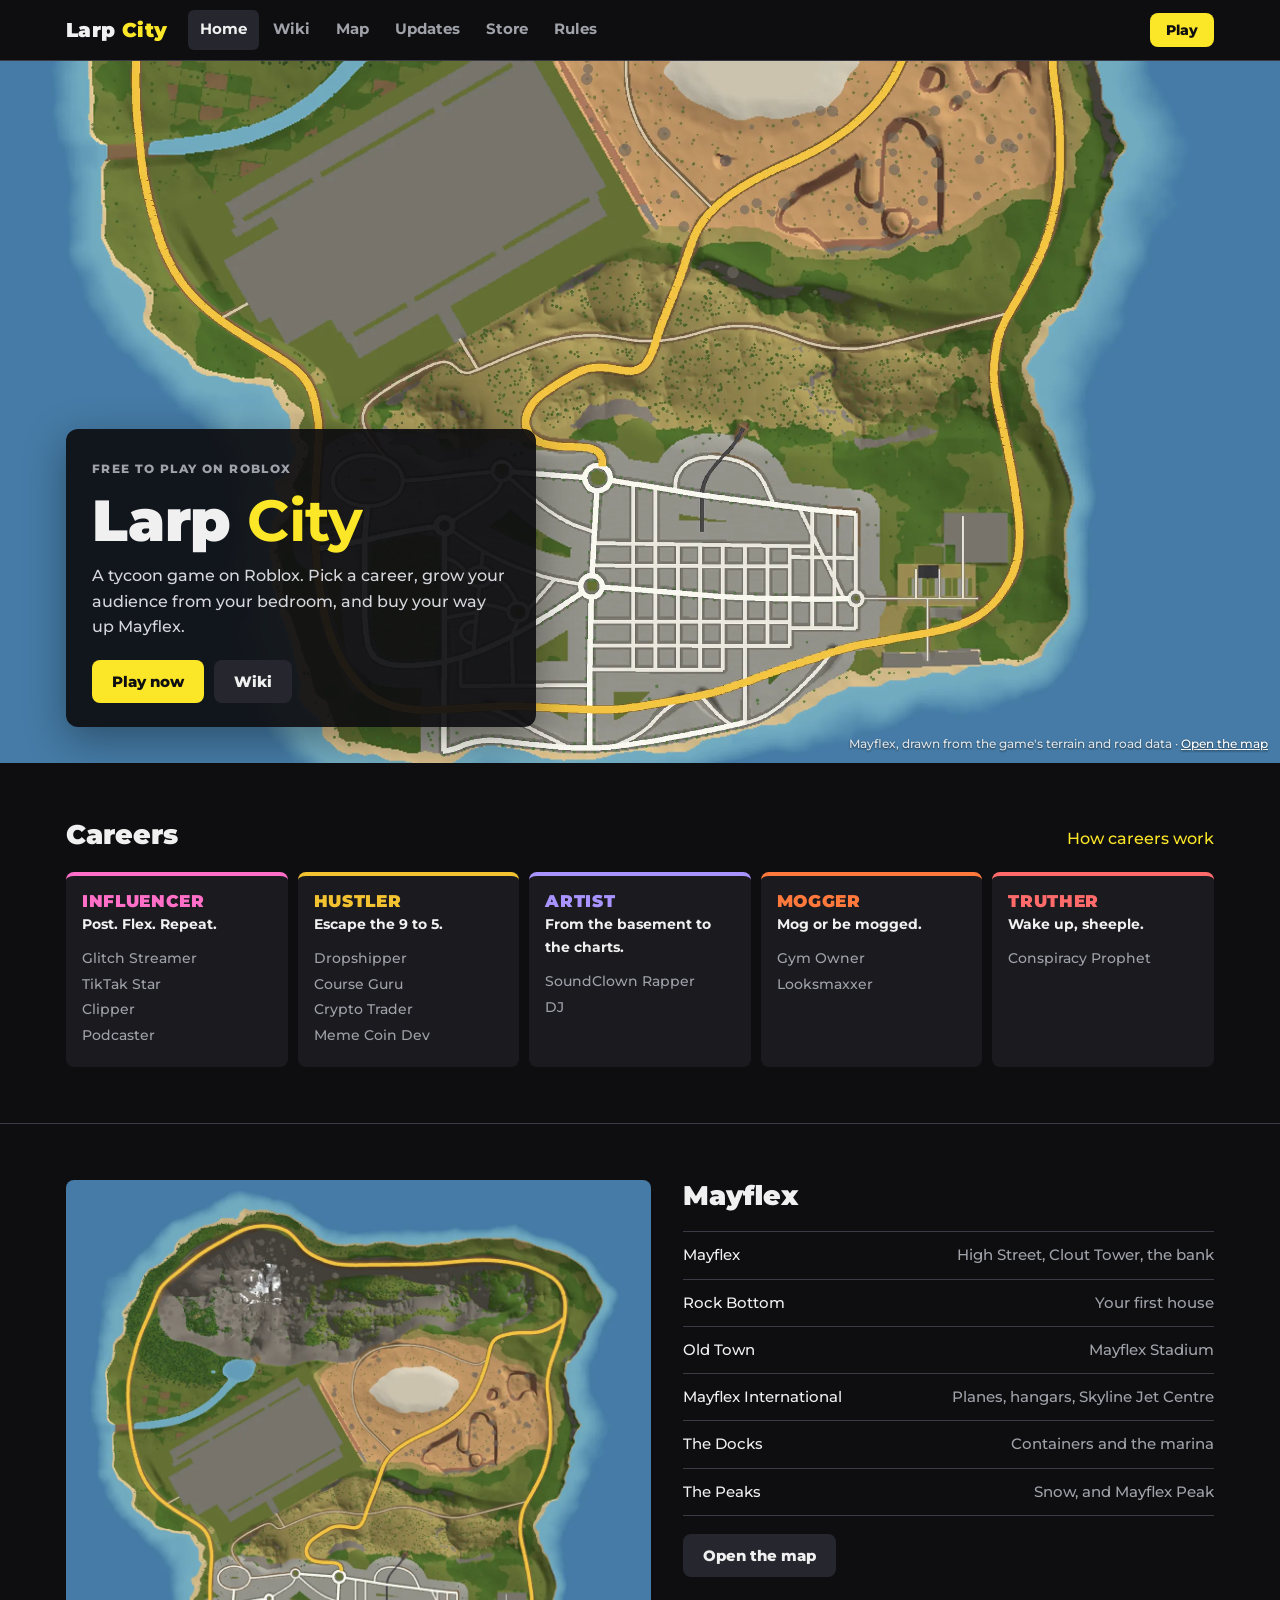
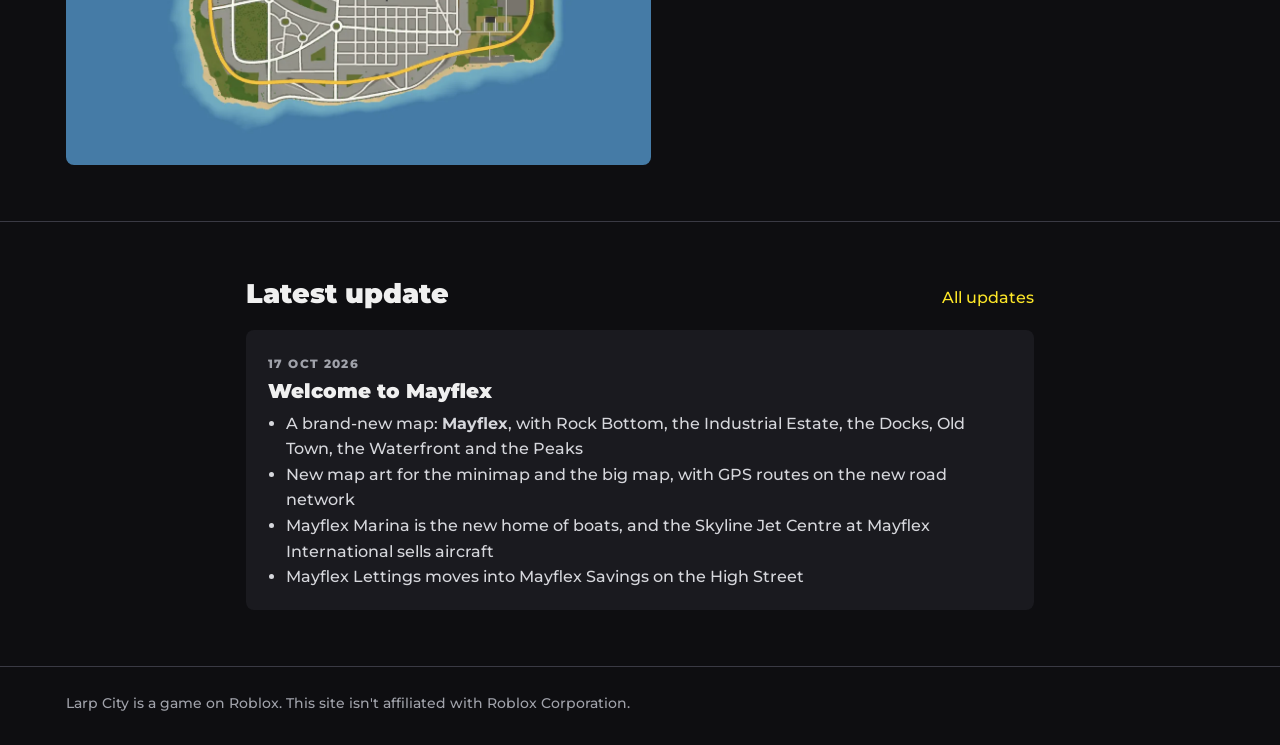
==== commit 00537c4f: "Rebuild the site around a real map of Mayflex Render the island from the game's own terrain heightma" ====
--- a/index.html
+++ b/index.html
@@ -3,91 +3,72 @@
 <head>
   <meta charset="utf-8" />
   <meta name="viewport" content="width=device-width, initial-scale=1" />
-  <meta name="theme-color" content="#141414" />
+  <meta name="theme-color" content="#0e0e11" />
   <title>Larp City</title>
-  <meta name="description" content="Larp City is a Roblox tycoon about influencer and hustle culture. Read the wiki, see every career, vehicle and property, and check the latest updates." />
+  <meta name="description" content="Larp City is a free tycoon game on Roblox set on the island of Mayflex. Wiki, map, updates and rules." />
+  <meta property="og:title" content="Larp City" />
+  <meta property="og:description" content="Larp City is a free tycoon game on Roblox set on the island of Mayflex. Wiki, map, updates and rules." />
+  <meta property="og:image" content="assets/img/mayflex-1200.webp" />
   <link rel="icon" href="assets/img/favicon.svg" type="image/svg+xml" />
   <link rel="preconnect" href="https://fonts.googleapis.com" />
   <link rel="preconnect" href="https://fonts.gstatic.com" crossorigin />
-  <link href="https://fonts.googleapis.com/css2?family=Archivo:wdth,wght@62..125,400..900&family=IBM+Plex+Mono:wght@500;600&family=Source+Serif+4:ital,opsz,wght@0,8..60,400..700;1,8..60,400..700&display=swap" rel="stylesheet" />
+  <link href="https://fonts.googleapis.com/css2?family=Montserrat:wght@500;600;700;800;900&display=swap" rel="stylesheet" />
   <link rel="stylesheet" href="assets/css/style.css" />
 </head>
 <body data-page="index">
-  <main class="container">
-    <section class="front">
-      <article class="lead">
-        <span class="kicker kicker-box">Exclusive</span>
-        <h1 class="headline">Local man quits <span style="white-space:nowrap">9-to-5</span>, buys course on quitting <span style="white-space:nowrap">9-to-5</span></h1>
-        <p class="standfirst">Larp City is a free Roblox tycoon about influencer and hustle culture. Pick a career, grow an audience from your bedroom, and blow the lot on supercars, penthouses and iced chains.</p>
-        <figure class="lead-figure" id="lead-figure"></figure>
-        <div class="columns">
-          <p>Everyone in Mayflex is building something. Mostly it's a ring light. You pick one of five careers: stream on Glitch as an Influencer, dropship phone cases as a Hustler, record for SoundClown as an Artist, mog strangers as a Mogger, or find out what's really going on at the Fringe Substation as a Truther.</p>
-          <p>You earn by playing live minigames at your home setup, then put the money back in: a better mic, a second monitor, a Stream Deck. Every upgrade pays more, keeps money coming in while you're out, and opens up gigs across the island, from a borrowed mic at Mega Mart to a sold-out night at Sticky Floors.</p>
-          <p>Then there's the question of who you want to be. Rug pulls and fake jawline courses pay brilliantly, right up until a Truther exposes you. Stay clean and you could hit Wholesome 100. Go the other way and you're the Final Boss.</p>
+  <main>
+    <section class="hero">
+      <img class="hero-map" src="assets/img/mayflex-2400.webp" srcset="assets/img/mayflex-1200.webp 1200w, assets/img/mayflex-2400.webp 2400w" sizes="100vw" alt="Map of Mayflex, the island Larp City is set on" />
+      <div class="container hero-inner">
+        <div class="hero-card">
+          <span class="label">Free to play on Roblox</span>
+          <h1>Larp <b>City</b></h1>
+          <p id="intro"></p>
+          <div class="hero-actions">
+            <a class="btn btn-play" data-play href="#" target="_blank" rel="noopener">Play now</a>
+            <a class="btn btn-discord" id="discord-btn" href="#" target="_blank" rel="noopener">Discord</a>
+            <a class="btn" href="wiki.html">Wiki</a>
+          </div>
         </div>
-        <div class="lead-cta">
-          <a class="btn btn-red" data-play href="#" target="_blank" rel="noopener">Play free on Roblox</a>
-          <a class="btn" href="wiki.html#first-day">Your first day</a>
-          <a class="btn" id="discord-btn" href="#" target="_blank" rel="noopener">Discord</a>
-        </div>
-      </article>
-      <aside class="side">
-        <span class="kicker">Situations vacant</span>
-        <h2 class="display">Pick your grind</h2>
-        <ul class="grind" id="grind"></ul>
-      </aside>
+      </div>
+      <span class="map-credit">Mayflex, drawn from the game's terrain and road data · <a href="map.html">Open the map</a></span>
     </section>
 
-    <section class="row3">
-      <article class="story">
-        <span class="kicker">The Tea</span>
-        <h3>Wholesome 100 or Final Boss?</h3>
-        <p>Rep runs from -100 to +100 and only moves when you act. Heroes get sponsors paying double and 15% off in the shops. The Final Boss gets +50% Clout, a red glow, villain music and a Manhunt at five Heat.</p>
-        <a class="more" href="wiki.html#reputation">Read the tiers →</a>
-      </article>
-      <article class="story">
-        <span class="kicker">Money</span>
-        <h3>Gigs pay double. Every 40 minutes.</h3>
-        <p>Happy Hour runs for five minutes in every forty, on every server at once. On top of that, each week's event pays one or two careers 1.5x. Time your keynote at The Grand Mayflex accordingly.</p>
-        <a class="more" href="wiki.html#gigs">Every gig →</a>
-      </article>
-      <article class="story">
-        <span class="kicker">Business</span>
-        <h3>Open to work. Closed to feedback.</h3>
-        <p>At career level 5, LinkedOut lets you start a company run by NPC staff. Hire carefully. Anyone who calls themselves Very Trustworthy is skimming a third of what they make.</p>
-        <a class="more" href="wiki.html#companies">LinkedOut guide →</a>
-      </article>
-    </section>
-
-    <section>
-      <div class="section-head">
-        <h2 class="display">Classifieds</h2>
-        <p>Prices straight from the dealers and Mayflex Lettings. No time wasters.</p>
-      </div>
-      <div class="classifieds">
-          <a class="ad hot" href="wiki.html#vehicles"><span class="what">Vauxhaul Corsa</span><span class="price">Free</span><span class="blurb">Everyone's first car. Smells like old fries and the clutch is gone, but it's yours.</span><span class="where">Fringe Motors</span></a>
-          <a class="ad" href="wiki.html#properties"><span class="what">15 Low Battery Lane</span><span class="price">$150,000</span><span class="blurb">Your first place. Two up, two down, damp included.</span><span class="where">Mayflex Lettings</span></a>
-          <a class="ad" href="wiki.html#boats"><span class="what">Tinny Runabout</span><span class="price">$12,000</span><span class="blurb">A wooden boat, an outboard and a lifebuoy. Everything you need, nothing you don't.</span><span class="where">Mayflex Marina</span></a>
-          <a class="ad" href="wiki.html#superbikes"><span class="what">Kawasacky Ninja ZX-10R</span><span class="price">$18,000</span><span class="blurb">Lime green, six-time world champion, and the cheapest way to own a race bike with number plates.</span><span class="where">Redline Moto</span></a>
-          <a class="ad" href="wiki.html#companies"><span class="what">Pop-Up Stall</span><span class="price">$25,000</span><span class="blurb">A folding table, a hand-written sign and a dream. Zoning permit pending.</span><span class="where">LinkedOut</span></a>
-          <a class="ad" href="wiki.html#vehicles"><span class="what">Mercedez G-Wagon</span><span class="price">$90,000</span><span class="blurb">Shaped like a fridge, costs like a house. Climbs kerbs the others won't.</span><span class="where">Apex Mayflex · Kingsway Motors</span></a>
-          <a class="ad" href="wiki.html#drip-closet"><span class="what">Iced Cuban Link</span><span class="price">$75,000</span><span class="blurb">Top of the Chains page. Pairs well with an overdraft.</span><span class="where">Drip Closet</span></a>
-          <a class="ad hot" href="wiki.html#vehicles"><span class="what">Bugotti Chiron</span><span class="price">$3,000,000</span><span class="blurb">Sixteen cylinders, four turbos and a top speed nobody has the road for.</span><span class="where">Velocita Exotics</span></a>
-          <a class="ad" href="wiki.html#properties"><span class="what">Net Curtain Nan's</span><span class="price">$6,500,000</span><span class="blurb">The net curtains stay. She sees everything, and now so do you.</span><span class="where">2 Overdraft Street</span></a>
-          <a class="ad" href="wiki.html#aircraft"><span class="what">Gulfstreem G650</span><span class="price">$12,000,000</span><span class="blurb">Fly to the other side of the world before your coffee goes cold. The ultimate flex.</span><span class="where">Skyline Jet Centre</span></a>
-          <a class="ad" href="wiki.html#properties"><span class="what">Lenny's Place</span><span class="price">$15,000,000</span><span class="blurb">Lenny's moved on. The legend hasn't. The most famous address in Rock Bottom.</span><span class="where">1 Low Battery Lane</span></a>
-          <a class="ad" href="wiki.html#companies"><span class="what">Corporate HQ</span><span class="price">$40,000,000</span><span class="blurb">A whole tower with your name on top. In Comic Sans, unless you pay the designer.</span><span class="where">LinkedOut</span></a>
+    <section class="section">
+      <div class="container">
+        <div class="section-title">
+          <h2>Careers</h2>
+          <a href="wiki.html#careers-overview">How careers work</a>
+        </div>
+        <div class="careers" id="careers"></div>
       </div>
     </section>
 
-    <section class="lower">
-      <div>
-        <div class="section-head"><h2 class="display">Inside the wiki</h2></div>
-        <ul class="contents" id="contents"></ul>
+    <section class="section">
+      <div class="container split">
+        <a class="island-map" href="map.html"><img src="assets/img/mayflex-1200.webp" alt="Map of Mayflex" loading="lazy" /></a>
+        <div>
+          <div class="section-title"><h2>Mayflex</h2></div>
+          <ul class="places">
+            <li><span>Mayflex</span><span>High Street, Clout Tower, the bank</span></li>
+            <li><span>Rock Bottom</span><span>Your first house</span></li>
+            <li><span>Old Town</span><span>Mayflex Stadium</span></li>
+            <li><span>Mayflex International</span><span>Planes, hangars, Skyline Jet Centre</span></li>
+            <li><span>The Docks</span><span>Containers and the marina</span></li>
+            <li><span>The Peaks</span><span>Snow, and Mayflex Peak</span></li>
+          </ul>
+          <a class="btn" href="map.html">Open the map</a>
+        </div>
       </div>
-      <div>
-        <div class="section-head"><h2 class="display">Patch notes</h2><a class="more" href="updates.html">All of them →</a></div>
-        <div id="briefs"></div>
+    </section>
+
+    <section class="section">
+      <div class="container narrow">
+        <div class="section-title">
+          <h2>Latest update</h2>
+          <a href="updates.html">All updates</a>
+        </div>
+        <div id="latest"></div>
       </div>
     </section>
   </main>
--- a/assets/css/style.css
+++ b/assets/css/style.css
@@ -1,332 +1,263 @@
-/* Larp City: newsprint, ink and one red. */
+/* Larp City. Colours and type follow the in-game phone UI (ReplicatedStorage.PhoneOS). */
 :root {
-  --paper: #f3efe6;
-  --paper-2: #e9e3d6;
-  --ink: #141414;
-  --ink-2: #3a3833;
-  --muted: #6e695f;
-  --hair: #c8c1b2;
-  --red: #d4151b;
-  --yellow: #ffd60a;
-  --display: "Archivo", "Arial Narrow", sans-serif;
-  --sans: "Archivo", system-ui, sans-serif;
-  --serif: "Source Serif 4", Georgia, serif;
-  --mono: "IBM Plex Mono", ui-monospace, monospace;
-  color-scheme: light;
+  --bg: #0e0e11;
+  --panel: #1a1a1f;
+  --panel-2: #26262e;
+  --line: #3a3a44;
+  --text: #f0f0f0;
+  --muted: #a0a2aa;
+  --yellow: #fce628;
+  --gold: #ffcb47;
+  --red: #ff5a64;
+  --blue: #5db6e5;
+  --green: #72cc72;
+  --font: "Montserrat", "Gotham", system-ui, sans-serif;
+  color-scheme: dark;
 }
 
 * { box-sizing: border-box; }
 html { -webkit-text-size-adjust: 100%; }
 body {
   margin: 0;
-  background: var(--paper);
-  color: var(--ink);
-  font: 400 17px/1.55 var(--sans);
+  background: var(--bg);
+  color: var(--text);
+  font: 500 16px/1.6 var(--font);
   display: flex;
   flex-direction: column;
   min-height: 100vh;
 }
 main { flex: 1; }
-a { color: inherit; text-decoration-color: var(--red); text-decoration-thickness: 2px; text-underline-offset: 3px; }
-a:hover { color: var(--red); }
-img { max-width: 100%; display: block; }
-::selection { background: var(--yellow); color: var(--ink); }
-
-.container { width: 100%; max-width: 1200px; margin: 0 auto; padding: 0 16px; }
+a { color: var(--yellow); text-decoration: none; }
+a:hover { text-decoration: underline; }
+img { display: block; max-width: 100%; }
+h1, h2, h3 { line-height: 1.15; margin: 0; }
+code { font-family: ui-monospace, monospace; font-size: 0.88em; background: var(--panel-2); padding: 0.1em 0.35em; border-radius: 4px; }
+
+.container { width: 100%; max-width: 1180px; margin: 0 auto; padding: 0 16px; }
 .narrow { max-width: 820px; }
-
-/* type helpers */
-.display, h1, .headline {
-  font-family: var(--display);
-  font-stretch: 62%;
-  font-weight: 900;
-  line-height: 0.92;
-  letter-spacing: -0.01em;
-  text-transform: uppercase;
-  margin: 0;
-}
-.kicker {
-  font: 800 0.72rem/1 var(--sans);
-  letter-spacing: 0.14em;
-  text-transform: uppercase;
-  color: var(--red);
-}
-.kicker-box { display: inline-block; background: var(--red); color: var(--paper); padding: 4px 7px 3px; }
-.serif { font-family: var(--serif); }
 .muted { color: var(--muted); }
-.small { font-size: 0.85rem; }
-.mono, code { font-family: var(--mono); }
-code { font-size: 0.88em; background: var(--paper-2); padding: 0.05em 0.3em; }
-
-/* buttons: a red stamp, nothing else */
+.label { font-size: 0.72rem; font-weight: 800; letter-spacing: 0.12em; text-transform: uppercase; color: var(--muted); }
+
 .btn {
   display: inline-block;
-  font: 800 0.95rem/1 var(--sans);
-  letter-spacing: 0.06em;
-  text-transform: uppercase;
-  text-decoration: none;
-  padding: 14px 18px 13px;
-  border: 2px solid var(--ink);
-  background: var(--paper);
-  color: var(--ink);
+  font: 800 0.95rem/1 var(--font);
+  padding: 14px 20px;
+  border-radius: 8px;
+  border: 0;
+  background: var(--panel-2);
+  color: var(--text);
   cursor: pointer;
 }
-.btn:hover { background: var(--ink); color: var(--paper); }
-.btn-red { background: var(--red); border-color: var(--red); color: var(--paper); }
-.btn-red:hover { background: var(--ink); border-color: var(--ink); color: var(--paper); }
+.btn:hover { text-decoration: none; background: var(--line); }
+.btn-play { background: var(--yellow); color: #0f0f12; }
+.btn-play:hover { background: #fff07a; }
+.btn-discord { background: #5865f2; color: #fff; }
+.btn-discord:hover { background: #6d78f5; }
 
 /* ---------- header ---------- */
-.topbar { background: var(--ink); color: var(--paper); font: 600 0.75rem/1 var(--sans); letter-spacing: 0.08em; text-transform: uppercase; }
-.topbar .container { display: flex; justify-content: space-between; gap: 16px; padding-top: 9px; padding-bottom: 8px; }
-.topbar a { color: var(--yellow); text-decoration: none; }
-.topbar a:hover { text-decoration: underline; }
-.topbar .dim { color: #b9b3a6; }
-
-.masthead { text-align: center; padding: 22px 0 0; }
-.masthead-name { font-size: clamp(4.2rem, 17vw, 12.5rem); letter-spacing: -0.02em; word-spacing: 0.12em; }
-.masthead-line {
-  display: grid;
-  grid-template-columns: 1fr auto 1fr;
-  gap: 12px;
-  align-items: center;
-  border-top: 1px solid var(--ink);
-  margin-top: 10px;
-  padding: 7px 0;
-  font: 600 0.78rem/1.2 var(--sans);
-  letter-spacing: 0.06em;
-  text-transform: uppercase;
-}
-.masthead-line > :first-child { text-align: left; }
-.masthead-line > :last-child { text-align: right; }
-.masthead-line em { font: italic 400 1.05rem var(--serif); text-transform: none; letter-spacing: 0; }
-
-.bar { border-top: 4px solid var(--ink); border-bottom: 1px solid var(--ink); }
-.bar .container { display: flex; align-items: center; gap: 24px; }
-.wordmark { word-spacing: 0.1em; font-size: 2.1rem; text-decoration: none; padding: 8px 0 6px; white-space: nowrap; }
-.wordmark:hover { color: var(--ink); }
-.wordmark span { color: var(--red); }
-.sections { display: flex; overflow-x: auto; scrollbar-width: none; margin-left: auto; }
-.sections::-webkit-scrollbar { display: none; }
-.home .sections { margin: 0 auto; }
-.sections a {
-  font: 700 0.85rem/1 var(--sans);
-  letter-spacing: 0.08em;
-  text-transform: uppercase;
-  text-decoration: none;
-  padding: 14px 14px 12px;
-  white-space: nowrap;
-  border-left: 1px solid var(--hair);
-}
-.sections a:first-child { border-left: 0; }
-.sections a.active { background: var(--ink); color: var(--paper); }
-
-@media (max-width: 700px) {
-  .hide-sm { display: none; }
-  .masthead-line { grid-template-columns: 1fr; }
-  .masthead-line > * { text-align: center !important; }
-  .bar .container { padding: 0; }
-  .wordmark { display: none; }
-  .sections, .home .sections { margin: 0; }
-}
-
-/* ---------- front page ---------- */
-.front { display: grid; grid-template-columns: minmax(0, 2fr) minmax(0, 1fr); border-bottom: 1px solid var(--ink); }
-.lead { padding: 26px 28px 30px 0; border-right: 1px solid var(--ink); }
-.lead .headline { font-size: clamp(2.8rem, 7vw, 5.6rem); margin: 12px 0 16px; }
-.standfirst { font: 600 1.3rem/1.35 var(--serif); margin: 0 0 18px; max-width: 46ch; }
-.lead-figure { margin: 0 0 18px; border: 1px solid var(--ink); }
-.lead-figure img { width: 100%; filter: grayscale(1) contrast(1.15); }
-.lead-figure figcaption { font: italic 0.85rem/1.4 var(--serif); padding: 6px 8px; border-top: 1px solid var(--ink); }
-.columns { columns: 2 260px; column-gap: 28px; column-rule: 1px solid var(--hair); font: 400 1.04rem/1.6 var(--serif); }
-.columns p { margin: 0 0 0.9em; }
-.columns p:first-child::first-letter { float: left; font: 900 3.6em/0.8 var(--display); font-stretch: 62%; padding: 6px 6px 0 0; color: var(--red); }
-.lead-cta { display: flex; flex-wrap: wrap; gap: 10px; margin-top: 18px; }
-
-.side { padding: 26px 0 30px 28px; }
-.side h2 { font-size: 2.2rem; margin: 10px 0 12px; }
-.grind { list-style: none; margin: 0; padding: 0; }
-.grind li { border-top: 1px solid var(--ink); padding: 14px 0 14px 14px; position: relative; }
-.grind li::before { content: ""; position: absolute; left: 0; top: 16px; bottom: 16px; width: 4px; background: var(--c, var(--red)); }
-.grind a { text-decoration: none; }
-.grind .name { font: 900 1.6rem/1 var(--display); font-stretch: 62%; text-transform: uppercase; display: block; }
-.grind .tag { font: italic 600 1rem/1.3 var(--serif); display: block; margin: 3px 0 4px; }
-.grind .text { font-size: 0.9rem; color: var(--ink-2); display: block; }
-.grind a:hover .name { color: var(--red); }
-
-@media (max-width: 860px) {
-  .front { grid-template-columns: 1fr; }
-  .lead { padding-right: 0; border-right: 0; border-bottom: 1px solid var(--ink); }
-  .side { padding-left: 0; }
-}
-
-/* three-up news row */
-.row3 { display: grid; grid-template-columns: repeat(3, minmax(0, 1fr)); border-bottom: 4px solid var(--ink); }
-.story { padding: 22px 24px 24px; border-left: 1px solid var(--ink); }
-.story:first-child { padding-left: 0; border-left: 0; }
-.story:last-child { padding-right: 0; }
-.story h3 { font: 900 2rem/0.95 var(--display); font-stretch: 62%; text-transform: uppercase; margin: 8px 0 10px; }
-.story p { font: 400 1rem/1.55 var(--serif); margin: 0 0 10px; }
-.more { font: 700 0.8rem/1 var(--sans); letter-spacing: 0.08em; text-transform: uppercase; }
-@media (max-width: 860px) {
-  .row3 { grid-template-columns: 1fr; }
-  .story, .story:first-child, .story:last-child { padding: 20px 0; border-left: 0; border-top: 1px solid var(--ink); }
-  .story:first-child { border-top: 0; }
-}
-
-/* section heading inside the paper */
-.section-head { display: flex; align-items: baseline; justify-content: space-between; gap: 6px 12px; padding: 22px 0 12px; border-bottom: 1px solid var(--ink); flex-wrap: wrap; }
-.section-head h2 { font-size: clamp(2.2rem, 5vw, 3.2rem); }
-.section-head p { margin: 0; font: italic 1rem var(--serif); }
-
-/* classifieds */
-.classifieds { columns: 4 230px; column-gap: 0; padding: 16px 0 26px; border-bottom: 4px solid var(--ink); }
-.ad { break-inside: avoid; border: 1px solid var(--ink); margin: 0 8px 12px 0; padding: 10px 12px 12px; display: block; text-decoration: none; }
-.ad:hover { color: var(--ink); background: #fff; }
-.ad.hot { background: var(--yellow); }
-.ad .what { font: 900 1.35rem/1 var(--display); font-stretch: 62%; text-transform: uppercase; display: block; }
-.ad .price { font: 600 0.95rem/1 var(--mono); display: block; margin: 6px 0; }
-.ad .blurb { font: 400 0.92rem/1.45 var(--serif); display: block; }
-.ad .where { font: 600 0.72rem/1.3 var(--sans); letter-spacing: 0.06em; text-transform: uppercase; color: var(--muted); display: block; margin-top: 8px; }
-
-/* contents + briefs */
-.lower { display: grid; grid-template-columns: minmax(0, 1fr) minmax(0, 1fr); padding-bottom: 36px; }
-.lower > div:first-child { padding-right: 28px; border-right: 1px solid var(--ink); }
-.lower > div:last-child { padding-left: 28px; }
-.contents { list-style: none; margin: 0; padding: 0; }
-.contents li { display: flex; align-items: baseline; gap: 8px; padding: 9px 0; border-bottom: 1px dotted var(--ink-2); }
-.contents a { font: 800 1rem/1.2 var(--sans); text-transform: uppercase; letter-spacing: 0.03em; text-decoration: none; }
-.contents .fill { flex: 1; }
-.contents .n { font: 600 0.85rem var(--mono); }
-.brief { padding: 14px 0; border-bottom: 1px solid var(--hair); }
-.brief h3 { font: 900 1.5rem/1 var(--display); font-stretch: 62%; text-transform: uppercase; margin: 6px 0; }
-.brief ul { margin: 0; padding-left: 1.1em; font: 0.95rem/1.5 var(--serif); }
-.brief li::marker { color: var(--red); }
-@media (max-width: 860px) {
-  .lower { grid-template-columns: 1fr; }
-  .lower > div:first-child { padding-right: 0; border-right: 0; }
-  .lower > div:last-child { padding-left: 0; }
-}
+.site-header { background: var(--bg); border-bottom: 1px solid var(--line); position: relative; z-index: 20; }
+.nav-row { display: flex; align-items: center; gap: 20px; height: 60px; }
+.logo { font-weight: 900; font-size: 1.25rem; letter-spacing: 0.02em; color: var(--text); white-space: nowrap; }
+.logo:hover { text-decoration: none; }
+.logo b { color: var(--yellow); font-weight: 900; }
+.nav { display: flex; gap: 2px; overflow-x: auto; scrollbar-width: none; flex: 1; }
+.nav::-webkit-scrollbar { display: none; }
+.nav a { color: var(--muted); font-weight: 700; font-size: 0.92rem; padding: 8px 12px; border-radius: 6px; white-space: nowrap; }
+.nav a:hover { color: var(--text); text-decoration: none; }
+.nav a.active { color: var(--text); background: var(--panel-2); }
+.nav-row .btn { padding: 10px 16px; font-size: 0.88rem; }
+@media (max-width: 640px) {
+  .nav-row { gap: 12px; }
+  .nav-row .btn { display: none; }
+}
+
+/* ---------- home: map hero ---------- */
+.hero { position: relative; height: min(78vh, 720px); min-height: 520px; overflow: hidden; background: #3e78a8; }
+.hero-map { position: absolute; inset: 0; width: 100%; height: 100%; object-fit: cover; object-position: 50% 78%; }
+.hero-inner { position: relative; height: 100%; display: flex; align-items: flex-end; padding-bottom: 36px; }
+.hero-card {
+  background: rgba(14, 14, 17, 0.92);
+  border-radius: 12px;
+  padding: 26px 26px 24px;
+  max-width: 470px;
+  box-shadow: 0 12px 40px rgba(0, 0, 0, 0.35);
+}
+.hero-card h1 { font-size: clamp(2.6rem, 7vw, 3.6rem); font-weight: 900; letter-spacing: -0.01em; margin: 6px 0 10px; }
+.hero-card h1 b { color: var(--yellow); }
+.hero-card p { margin: 0 0 20px; color: #d6d7dc; }
+.hero-actions { display: flex; flex-wrap: wrap; gap: 10px; }
+.map-credit { position: absolute; right: 12px; bottom: 10px; font-size: 0.72rem; color: rgba(255, 255, 255, 0.85); text-shadow: 0 1px 2px rgba(0, 0, 0, 0.6); }
+.map-credit a { color: #fff; text-decoration: underline; }
+
+.section { padding: 56px 0; }
+.section + .section { border-top: 1px solid var(--line); }
+.section-title { display: flex; align-items: baseline; justify-content: space-between; gap: 12px; margin-bottom: 20px; flex-wrap: wrap; }
+.section-title h2 { font-size: 1.7rem; font-weight: 900; }
+
+/* careers: like the lobby's career picker */
+.careers { display: grid; grid-template-columns: repeat(5, minmax(0, 1fr)); gap: 10px; }
+.career {
+  display: block;
+  background: var(--panel);
+  border-radius: 8px;
+  padding: 16px 16px 18px;
+  border-top: 4px solid var(--c);
+  color: var(--text);
+}
+.career:hover { text-decoration: none; background: var(--panel-2); }
+.career h3 { font-size: 1.05rem; font-weight: 900; letter-spacing: 0.04em; text-transform: uppercase; color: var(--c); }
+.career .tag { font-weight: 700; font-size: 0.9rem; margin: 2px 0 10px; }
+.career ul { list-style: none; margin: 0; padding: 0; font-size: 0.85rem; color: var(--muted); }
+.career li { padding: 2px 0; }
+@media (max-width: 980px) { .careers { grid-template-columns: repeat(2, minmax(0, 1fr)); } }
+@media (max-width: 520px) { .careers { grid-template-columns: 1fr; } }
+
+/* island + update */
+.split { display: grid; grid-template-columns: minmax(0, 1.1fr) minmax(0, 1fr); gap: 32px; align-items: start; }
+.island-map { display: block; border-radius: 8px; overflow: hidden; background: #3e78a8; aspect-ratio: 1; }
+.island-map img { width: 100%; height: 100%; object-fit: cover; transition: transform 0.4s; }
+.island-map:hover img { transform: scale(1.03); }
+.places { list-style: none; margin: 0 0 18px; padding: 0; border-top: 1px solid var(--line); }
+.places li { display: flex; justify-content: space-between; gap: 12px; padding: 11px 0; border-bottom: 1px solid var(--line); font-size: 0.95rem; }
+.places span:last-child { color: var(--muted); text-align: right; }
+@media (max-width: 820px) { .split { grid-template-columns: 1fr; } }
+
+.update-row { background: var(--panel); border-radius: 8px; padding: 20px 22px; }
+.update-row h3 { font-size: 1.25rem; font-weight: 900; margin: 4px 0 8px; }
+.update-row ul { margin: 0; padding-left: 1.1em; color: #d6d7dc; }
 
 /* ---------- inner pages ---------- */
-.page-head { padding: 34px 0 18px; border-bottom: 4px solid var(--ink); }
-.page-head h1 { font-size: clamp(3rem, 9vw, 6rem); margin-top: 8px; }
-.page-head p { font: italic 1.15rem/1.4 var(--serif); margin: 10px 0 0; max-width: 60ch; }
-.page-body { padding-top: 26px; padding-bottom: 64px; }
-
-/* updates */
-.update { display: grid; grid-template-columns: 150px minmax(0, 1fr); gap: 20px; padding: 20px 0; border-bottom: 1px solid var(--ink); }
-.update-date { font: 600 0.85rem/1.4 var(--mono); }
-.update-date .kicker { display: block; margin-top: 6px; }
-.update h2 { font: 900 2.2rem/0.95 var(--display); font-stretch: 62%; text-transform: uppercase; margin: 0 0 10px; }
-.update .prose { font-family: var(--serif); }
-@media (max-width: 600px) { .update { grid-template-columns: 1fr; gap: 6px; } }
-
-/* rules: a council notice */
-.notice { border: 6px solid var(--ink); padding: 22px 24px 18px; background: #fff; }
-.notice-head { display: flex; justify-content: space-between; align-items: end; gap: 12px; border-bottom: 3px solid var(--ink); padding-bottom: 12px; margin-bottom: 4px; flex-wrap: wrap; }
-.notice-head h2 { font-size: clamp(3rem, 10vw, 5rem); }
-.notice-head p { margin: 0; font: 700 0.75rem/1.4 var(--sans); letter-spacing: 0.1em; text-transform: uppercase; }
-.rules-list { list-style: none; counter-reset: rule; margin: 0; padding: 0; }
-.rules-list li { counter-increment: rule; display: grid; grid-template-columns: 52px minmax(0, 1fr); padding: 14px 0; border-bottom: 1px solid var(--hair); }
-.rules-list li:last-child { border-bottom: 0; }
-.rules-list li::before { content: counter(rule, decimal-leading-zero); font: 900 2rem/1 var(--display); font-stretch: 62%; color: var(--red); grid-row: span 2; }
-.rules-list strong { font: 800 1.05rem/1.3 var(--sans); text-transform: uppercase; letter-spacing: 0.02em; }
-.rules-list p { margin: 4px 0 0; font: 1rem/1.5 var(--serif); }
-.faq-title { font-size: 3rem; margin: 48px 0 12px; }
-details { border-bottom: 1px solid var(--ink); padding: 14px 0; }
-details:first-of-type { border-top: 4px solid var(--ink); }
-summary { cursor: pointer; font: 800 1.05rem/1.3 var(--sans); list-style: none; display: flex; justify-content: space-between; gap: 12px; }
-summary::-webkit-details-marker { display: none; }
-summary::after { content: "+"; font: 400 1.4rem/1 var(--mono); color: var(--red); }
-details[open] summary::after { content: "–"; }
-details p { margin: 10px 0 0; font: 1.02rem/1.55 var(--serif); max-width: 65ch; }
+.page-head { padding: 40px 0 8px; }
+.page-head h1 { font-size: clamp(2.2rem, 6vw, 3.2rem); font-weight: 900; }
+.page-head p { color: var(--muted); margin: 8px 0 0; max-width: 60ch; }
+.page-body { padding-top: 24px; padding-bottom: 64px; }
+
+.update { padding: 22px 0; border-bottom: 1px solid var(--line); }
+.update h2 { font-size: 1.4rem; font-weight: 900; margin: 4px 0 10px; }
+.tag-pill { display: inline-block; font-size: 0.68rem; font-weight: 800; letter-spacing: 0.1em; text-transform: uppercase; padding: 3px 7px; border-radius: 4px; background: var(--panel-2); color: var(--muted); margin-left: 8px; vertical-align: 1px; }
+.tag-pill.major { background: var(--yellow); color: #111; }
+
+.rules-list { margin: 0; padding: 0; list-style: none; counter-reset: r; }
+.rules-list li { counter-increment: r; padding: 16px 0 16px 46px; border-bottom: 1px solid var(--line); position: relative; }
+.rules-list li::before { content: counter(r); position: absolute; left: 0; top: 15px; width: 30px; height: 30px; border-radius: 6px; background: var(--panel-2); color: var(--yellow); font-weight: 900; display: grid; place-items: center; }
+.rules-list strong { display: block; }
+.rules-list p { margin: 2px 0 0; color: var(--muted); }
+.faq-title { font-size: 1.6rem; font-weight: 900; margin: 48px 0 10px; }
+details { border-bottom: 1px solid var(--line); padding: 14px 0; }
+summary { cursor: pointer; font-weight: 700; }
+details p { color: var(--muted); margin: 8px 0 0; }
 
 /* ---------- wiki ---------- */
-.wiki-layout { display: grid; grid-template-columns: 250px minmax(0, 1fr); gap: 40px; padding-top: 26px; padding-bottom: 64px; }
-.wiki-sidebar { position: sticky; top: 16px; align-self: start; max-height: calc(100vh - 32px); overflow-y: auto; padding-right: 6px; }
+.wiki-layout { display: grid; grid-template-columns: 240px minmax(0, 1fr); gap: 40px; padding-top: 28px; padding-bottom: 64px; }
+.wiki-sidebar { position: sticky; top: 16px; align-self: start; max-height: calc(100vh - 32px); overflow-y: auto; padding-right: 4px; }
 .search {
   width: 100%;
-  font: 500 0.95rem var(--sans);
-  padding: 10px 12px;
-  border: 2px solid var(--ink);
-  border-radius: 0;
-  background: #fff;
-  color: var(--ink);
+  font: 600 0.92rem var(--font);
+  padding: 11px 12px;
+  border-radius: 8px;
+  border: 1px solid var(--line);
+  background: var(--panel);
+  color: var(--text);
   margin-bottom: 18px;
-  -webkit-appearance: none;
-}
-.search:focus { outline: 3px solid var(--yellow); outline-offset: 0; }
+}
+.search:focus { outline: 2px solid var(--yellow); outline-offset: -1px; }
 .wiki-nav-group { margin-bottom: 18px; }
-.wiki-nav-title { margin-bottom: 4px; padding-bottom: 5px; border-bottom: 1px solid var(--ink); }
-.wiki-nav a { display: block; text-decoration: none; font-size: 0.93rem; padding: 3px 6px; margin: 0 -6px; }
-.wiki-nav a:hover { color: var(--red); }
-.wiki-nav a.active { background: var(--yellow); font-weight: 700; color: var(--ink); }
-.wiki-nav-toggle { display: none; width: 100%; margin-bottom: 14px; padding: 10px 12px; }
-
-.crumbs { margin-bottom: 10px; }
-.crumbs a { text-decoration: none; }
-#wiki-main h1 { font-size: clamp(2.8rem, 7vw, 4.8rem); }
-.lead-summary { font: italic 1.2rem/1.45 var(--serif); margin: 12px 0 0; padding-bottom: 16px; border-bottom: 4px solid var(--ink); }
-
-.index-grid { display: grid; grid-template-columns: repeat(2, minmax(0, 1fr)); gap: 0 32px; margin-top: 8px; }
-.index-group { padding: 16px 0 10px; border-bottom: 1px solid var(--ink); }
-.index-group h2 { font: 900 1.7rem/1 var(--display); font-stretch: 62%; text-transform: uppercase; margin: 0 0 8px; }
+.wiki-nav-title { margin-bottom: 4px; }
+.wiki-nav a { display: block; color: #cfd0d5; font-size: 0.9rem; padding: 4px 8px; margin: 0 -8px; border-radius: 6px; }
+.wiki-nav a:hover { color: var(--text); background: var(--panel); text-decoration: none; }
+.wiki-nav a.active { color: #111; background: var(--yellow); font-weight: 700; }
+.wiki-nav-toggle { display: none; width: 100%; margin-bottom: 14px; }
+
+.crumbs { margin-bottom: 8px; }
+.crumbs a { color: var(--muted); }
+#wiki-main h1 { font-size: clamp(2rem, 5vw, 2.8rem); font-weight: 900; }
+.lead-summary { color: var(--muted); font-size: 1.05rem; margin: 8px 0 24px; }
+
+.index-grid { display: grid; grid-template-columns: repeat(2, minmax(0, 1fr)); gap: 0 36px; }
+.index-group { padding: 16px 0 10px; border-top: 1px solid var(--line); }
+.index-group h2 { font-size: 1.05rem; font-weight: 900; text-transform: uppercase; letter-spacing: 0.05em; margin-bottom: 6px; }
 .index-group ul { list-style: none; margin: 0; padding: 0; }
-.index-group li { padding: 4px 0; line-height: 1.35; }
-.index-group a { font-weight: 700; text-decoration: none; }
-.index-group a:hover { text-decoration: underline; }
+.index-group li { padding: 5px 0; line-height: 1.35; }
+.index-group a { font-weight: 700; }
 .index-group span { display: block; color: var(--muted); font-size: 0.85rem; }
 @media (max-width: 700px) { .index-grid { grid-template-columns: 1fr; } }
-
-.result { padding: 12px 0; border-bottom: 1px solid var(--hair); }
+.result { padding: 12px 0; border-bottom: 1px solid var(--line); }
 .result a { font-weight: 700; }
-.result p { margin: 2px 0 0; font-size: 0.92rem; color: var(--ink-2); }
-
-/* article text */
-.prose { max-width: 80ch; }
+.result p { margin: 2px 0 0; font-size: 0.9rem; color: var(--muted); }
+
+.prose { max-width: 82ch; color: #e2e3e7; }
 .prose p { margin: 0 0 1em; }
-.prose h2, .prose h3 {
-  font: 900 2rem/1 var(--display);
-  font-stretch: 62%;
-  text-transform: uppercase;
-  margin: 2.2rem 0 0.8rem;
-  padding-top: 10px;
-  border-top: 4px solid var(--ink);
-}
-.prose h4 { font: 800 1.1rem/1.3 var(--sans); text-transform: uppercase; letter-spacing: 0.03em; margin: 1.8rem 0 0.6rem; }
+.prose h2, .prose h3 { font-size: 1.45rem; font-weight: 900; color: var(--text); margin: 2.2rem 0 0.8rem; }
+.prose h4 { font-size: 1rem; font-weight: 800; text-transform: uppercase; letter-spacing: 0.05em; color: var(--text); margin: 1.6rem 0 0.5rem; }
 .prose ul, .prose ol { padding-left: 1.2rem; margin: 0 0 1em; }
-.prose li { margin: 0.3rem 0; }
-.prose li::marker { color: var(--red); }
-.prose blockquote { margin: 0 0 1.2em; padding: 0 0 0 14px; border-left: 4px solid var(--red); font: italic 600 1.15rem/1.4 var(--serif); }
-.prose em { font-family: var(--serif); }
-.prose a.wiki-link.missing { color: var(--red); text-decoration-style: dashed; }
-.table-wrap { overflow-x: auto; margin: 0.6rem 0 1.4rem; border-top: 2px solid var(--ink); border-bottom: 2px solid var(--ink); }
-table { width: 100%; border-collapse: collapse; font-size: 0.92rem; }
-th { text-align: left; font: 800 0.72rem/1.2 var(--sans); letter-spacing: 0.1em; text-transform: uppercase; padding: 9px 10px 8px; border-bottom: 1px solid var(--ink); white-space: nowrap; }
-td { padding: 8px 10px; border-bottom: 1px solid var(--hair); vertical-align: top; }
-tr:last-child td { border-bottom: 0; }
-td.num { font-family: var(--mono); font-size: 0.86rem; white-space: nowrap; }
-tbody tr:hover td { background: rgba(255, 214, 10, 0.25); }
-.callout { margin: 1.2rem 0; padding: 12px 14px 4px; border: 2px solid var(--ink); background: #fff; }
-.callout-title { display: inline-block; font: 800 0.72rem/1 var(--sans); letter-spacing: 0.14em; text-transform: uppercase; padding: 4px 6px 3px; margin-bottom: 8px; background: var(--ink); color: var(--paper); }
-.callout-tip .callout-title { background: var(--yellow); color: var(--ink); }
-.callout-warning { border-color: var(--red); }
-.callout-warning .callout-title { background: var(--red); }
+.prose li { margin: 0.25rem 0; }
+.prose li::marker { color: var(--yellow); }
+.prose strong { color: var(--text); }
+.prose blockquote { margin: 0 0 1em; padding-left: 14px; border-left: 3px solid var(--yellow); }
+.prose em { color: var(--muted); }
+.prose a.wiki-link.missing { color: var(--red); }
+.table-wrap { overflow-x: auto; margin: 0.6rem 0 1.4rem; border: 1px solid var(--line); border-radius: 8px; }
+table { width: 100%; border-collapse: collapse; font-size: 0.9rem; }
+th { text-align: left; font-size: 0.7rem; font-weight: 800; letter-spacing: 0.1em; text-transform: uppercase; color: var(--muted); background: var(--panel); padding: 10px 12px; white-space: nowrap; }
+td { padding: 9px 12px; border-top: 1px solid var(--line); vertical-align: top; }
+td.num { font-variant-numeric: tabular-nums; white-space: nowrap; color: var(--yellow); font-weight: 700; }
+.callout { margin: 1.2rem 0; padding: 12px 16px 4px; border-radius: 8px; background: var(--panel); border-left: 4px solid var(--blue); }
+.callout-title { display: block; font-size: 0.7rem; font-weight: 800; letter-spacing: 0.12em; text-transform: uppercase; color: var(--blue); margin-bottom: 4px; }
+.callout-tip { border-left-color: var(--green); }
+.callout-tip .callout-title { color: var(--green); }
+.callout-warning { border-left-color: var(--red); }
+.callout-warning .callout-title { color: var(--red); }
 .callout p { margin: 0 0 8px; }
 
 @media (max-width: 860px) {
   .wiki-layout { grid-template-columns: minmax(0, 1fr); gap: 0; padding-top: 18px; }
   .wiki-sidebar { position: static; max-height: none; overflow: visible; }
   .wiki-nav-toggle { display: block; }
-  .wiki-nav { display: none; border-bottom: 4px solid var(--ink); margin-bottom: 18px; }
+  .wiki-nav { display: none; margin-bottom: 18px; }
   .wiki-nav-open .wiki-nav { display: block; }
 }
 
+/* ---------- map page ---------- */
+.map-page { flex: 1; display: flex; flex-direction: column; }
+.map-view { position: relative; flex: 1; min-height: 480px; height: calc(100vh - 61px); overflow: hidden; background: #3e78a8; touch-action: none; cursor: grab; }
+.map-view.dragging { cursor: grabbing; }
+.map-world { position: absolute; left: 0; top: 0; transform-origin: 0 0; will-change: transform; }
+.map-world img { width: 100%; height: 100%; user-select: none; -webkit-user-drag: none; }
+.mk { position: absolute; transform: translate(-50%, -50%) scale(var(--inv, 1)); white-space: nowrap; pointer-events: none; }
+.mk-district { font-weight: 900; font-size: 15px; letter-spacing: 0.14em; color: #fff; text-shadow: 0 1px 3px rgba(0, 0, 0, 0.8), 0 0 10px rgba(0, 0, 0, 0.45); }
+.mk-street { font-weight: 700; font-size: 11px; color: #2b2b2e; text-shadow: 0 0 3px #f4f2ea, 0 0 3px #f4f2ea; transform: translate(-50%, -50%) scale(var(--inv, 1)) rotate(var(--a)); display: none; }
+.show-streets.zoom-2 .mk-street.major, .show-streets.zoom-3 .mk-street { display: block; }
+.mk-pin { pointer-events: auto; cursor: pointer; width: 14px; height: 14px; border-radius: 50%; border: 2px solid #111; background: var(--yellow); padding: 0; }
+.mk-pin.landmark { background: #fff; }
+.mk-pin:hover, .mk-pin.on { box-shadow: 0 0 0 4px rgba(252, 230, 40, 0.5); }
+.mk-name { font-size: 11px; font-weight: 800; color: #fff; text-shadow: 0 1px 2px #000, 0 0 6px #000; transform: translate(10px, -50%) scale(var(--inv, 1)); transform-origin: 0 50%; display: none; }
+.zoom-2 .mk-name { display: block; }
+.hide-props .property, .hide-land .landmark { display: none !important; }
+
+.map-ui { position: absolute; top: 12px; left: 12px; display: flex; flex-direction: column; gap: 8px; z-index: 5; }
+.map-panel { background: rgba(14, 14, 17, 0.94); border-radius: 10px; padding: 12px 14px; width: 230px; }
+.map-panel h1 { font-size: 1.1rem; font-weight: 900; }
+.map-panel p { margin: 4px 0 8px; font-size: 0.8rem; color: var(--muted); line-height: 1.45; }
+.map-panel label { display: flex; align-items: center; gap: 8px; font-size: 0.85rem; font-weight: 600; padding: 3px 0; cursor: pointer; }
+.map-panel input { accent-color: var(--yellow); }
+.zoom-btns { position: absolute; right: 12px; top: 12px; display: flex; flex-direction: column; gap: 6px; z-index: 5; }
+.zoom-btns button { width: 40px; height: 40px; border-radius: 8px; border: 0; background: rgba(14, 14, 17, 0.94); color: var(--text); font: 800 1.2rem var(--font); cursor: pointer; }
+.zoom-btns button:hover { background: var(--panel-2); }
+.place-card { position: absolute; left: 12px; bottom: 12px; z-index: 6; width: min(340px, calc(100% - 24px)); background: rgba(14, 14, 17, 0.96); border-radius: 10px; padding: 14px 16px; display: none; }
+.place-card.open { display: block; }
+.place-card h2 { font-size: 1.1rem; font-weight: 900; margin: 2px 0 4px; }
+.place-card .price { color: var(--yellow); font-weight: 800; }
+.place-card p { margin: 6px 0 0; font-size: 0.88rem; color: #d6d7dc; }
+.place-card .x { position: absolute; right: 8px; top: 6px; background: none; border: 0; color: var(--muted); font-size: 1.3rem; cursor: pointer; }
+@media (max-width: 640px) {
+  .map-panel { width: auto; max-width: calc(100vw - 80px); }
+  .map-panel p { display: none; }
+}
+
 /* ---------- footer ---------- */
-.site-footer { border-top: 4px solid var(--ink); padding: 22px 0 28px; font-size: 0.85rem; }
-.footer-row { display: flex; justify-content: space-between; gap: 24px; flex-wrap: wrap; }
-.footer-row .wordmark { display: inline-block; font-size: 1.8rem; padding: 0; }
-.footer-row p { margin: 6px 0 0; max-width: 46ch; font: italic 0.9rem/1.45 var(--serif); color: var(--ink-2); }
-.footer-links { display: flex; flex-wrap: wrap; gap: 6px 18px; align-items: start; }
-.footer-links a { font-weight: 700; text-transform: uppercase; letter-spacing: 0.06em; text-decoration: none; }
-.footer-links a:hover { text-decoration: underline; }
+.site-footer { border-top: 1px solid var(--line); padding: 26px 0 30px; font-size: 0.85rem; color: var(--muted); }
+.footer-row { display: flex; justify-content: space-between; gap: 18px; flex-wrap: wrap; }
+.footer-links { display: flex; flex-wrap: wrap; gap: 6px 18px; }
+.footer-links a { color: var(--muted); font-weight: 700; }
+.footer-links a:hover { color: var(--text); }
+.map-body .site-footer { display: none; }
